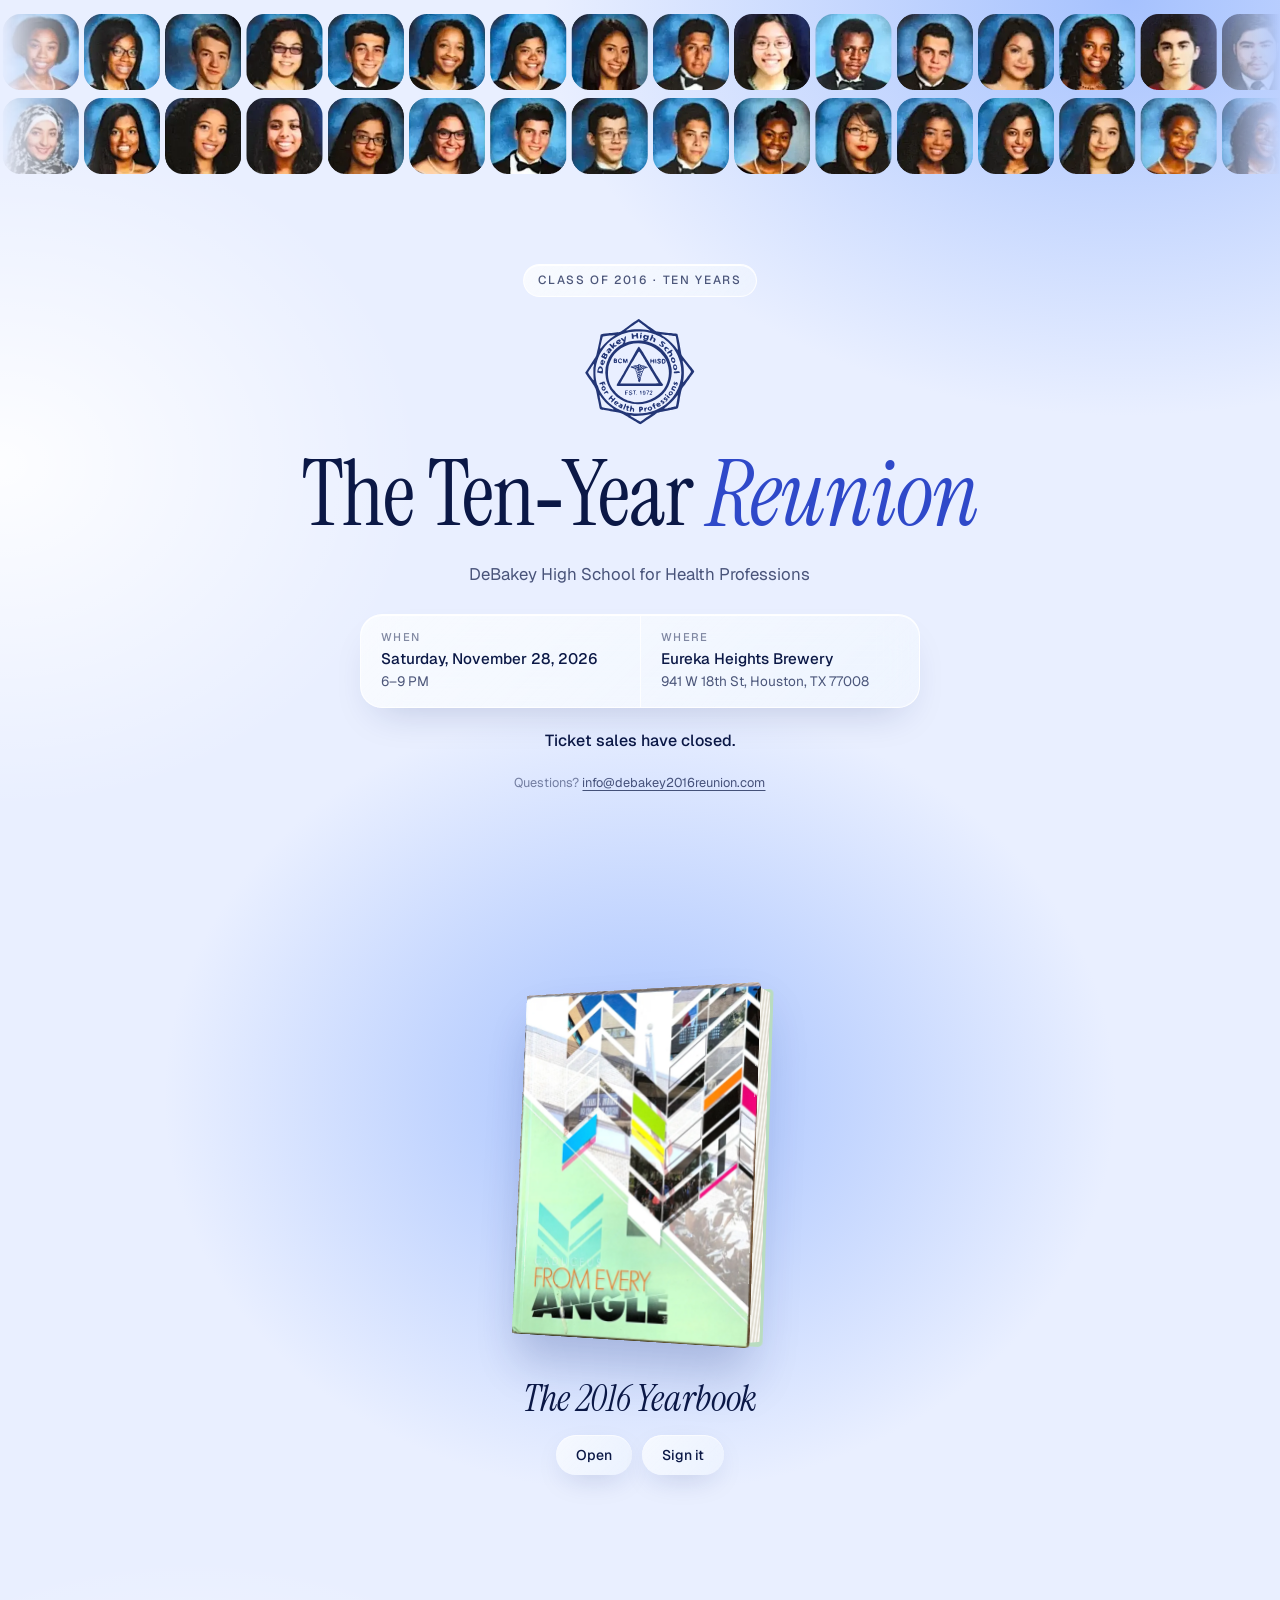
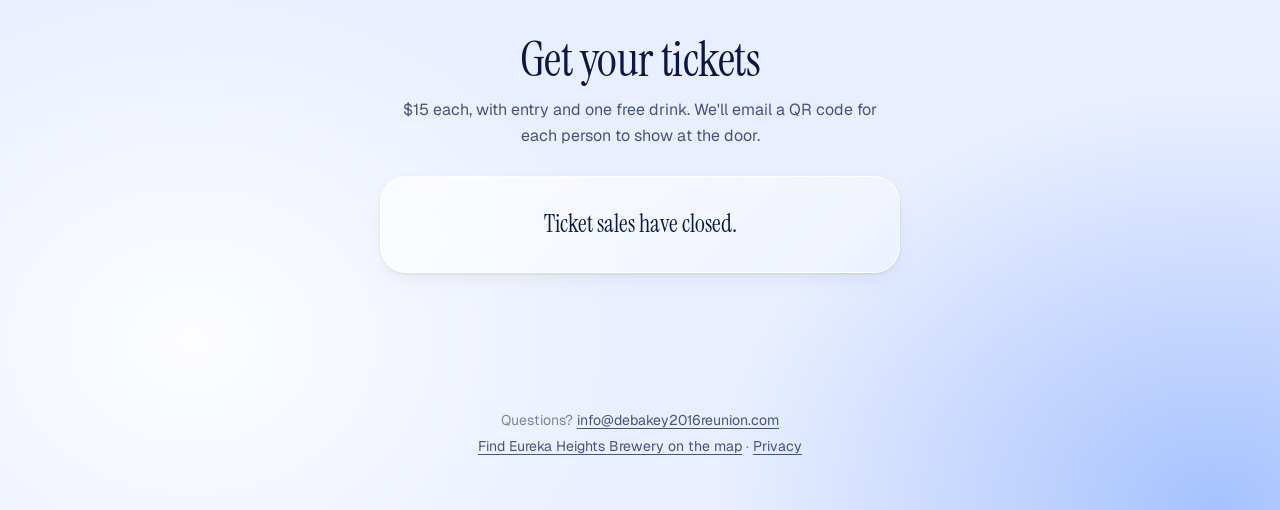
==== site/index.html @ 1ff89269 "Revert "feat: pinch on yearbook opens zoomable page view" This reverts commit 83e7088.  Co-Authored-" ====
<!doctype html>
<!-- THEME: "daylight" or "midnight". This one attribute is the whole switch; there is no visitor-facing toggle. -->
<html lang="en" data-theme="daylight">
<head>
  <meta charset="utf-8">
  <meta name="viewport" content="width=device-width, initial-scale=1">
  <meta name="robots" content="noindex">
  <title>DeBakey Class of 2016 Ten-Year Reunion</title>
  <meta name="description" content="Saturday, November 28, 2026 at Eureka Heights Brewery in Houston. Tickets are $15.">
  <meta property="og:type" content="website">
  <meta property="og:url" content="https://debakey2016reunion.com/">
  <meta property="og:title" content="DeBakey Class of 2016 Ten-Year Reunion">
  <meta property="og:description" content="Saturday, November 28, 2026 at Eureka Heights Brewery in Houston. Tickets are $15.">
  <meta property="og:image" content="https://debakey2016reunion.com/assets/og.png?v=4">
  <meta property="og:image:width" content="1200">
  <meta property="og:image:height" content="630">
  <meta name="twitter:card" content="summary_large_image">
  <link rel="icon" href="assets/favicon.png">
  <link rel="preconnect" href="https://fonts.googleapis.com">
  <link rel="preconnect" href="https://fonts.gstatic.com" crossorigin>
  <link rel="stylesheet" href="https://fonts.googleapis.com/css2?family=Geist:wght@400;500;600&family=Instrument+Serif:ital@0;1&display=swap">
  <link rel="stylesheet" href="styles.css?v=5">
</head>
<body class="home">
  <header id="cover" class="cover">
    <div class="faces" aria-hidden="true">
      <div class="faces-track">
        <img src="assets/faces-1.webp" width="13090" height="144" alt="" decoding="async">
        <img src="assets/faces-1.webp" width="13090" height="144" alt="" decoding="async">
      </div>
      <div class="faces-track">
        <img src="assets/faces-2.webp" width="13090" height="144" alt="" decoding="async">
        <img src="assets/faces-2.webp" width="13090" height="144" alt="" decoding="async">
      </div>
    </div>
    <div class="cover-inner">
      <p class="kicker glass">Class of 2016 &middot; Ten Years</p>
      <img class="seal" src="assets/logo.svg" width="343" height="325" alt="DeBakey High School for Health Professions logo">
      <h1>The Ten&#8209;Year <em>Reunion</em></h1>
      <p class="school">DeBakey High School for Health Professions</p>
      <div class="facts glass">
        <div><small>When</small><b>Saturday, November 28, 2026</b><span>6&ndash;9 PM</span></div>
        <div><small>Where</small><b>Eureka Heights Brewery</b><span>941 W 18th St, Houston, TX 77008</span></div>
      </div>
      <a id="cover-cta" class="button" href="#tickets">Get Tickets &middot; $15</a>
      <p id="cover-closed" class="closed-note" hidden>Ticket sales have closed.</p>
      <p class="cover-contact">Questions? <a href="mailto:info@debakey2016reunion.com">info@debakey2016reunion.com</a></p>
    </div>
  </header>

  <main>
    <section id="yearbook" class="section yearbook" aria-labelledby="yearbook-title">
      <a class="book-link" href="yearbook.html" aria-labelledby="yearbook-title">
        <div class="book"><img src="yearbook/pages/front.webp" width="1044" height="1400" loading="lazy" alt="2016 yearbook cover: From Every Angle"></div>
      </a>
      <h2 id="yearbook-title" class="book-title">The 2016 Yearbook</h2>
      <div class="yearbook-actions">
        <a class="button button-glass glass" href="yearbook.html">Open</a>
        <a class="button button-glass glass" href="yearbook.html#sign">Sign it</a>
      </div>
    </section>

    <section id="guests" class="section guests" aria-labelledby="guests-title" hidden>
      <div class="wrap">
        <p class="eyebrow">The roster</p>
        <h2 id="guests-title">Who's coming</h2>
        <ul id="guest-list" class="roster"></ul>
        <p id="guest-empty" class="muted" hidden>Be the first on the list.</p>
      </div>
    </section>

    <section id="tickets" class="section tickets" aria-labelledby="tickets-title">
      <div class="wrap wrap-narrow">
        <h2 id="tickets-title">Get your tickets</h2>
        <p class="muted">$15 each, with entry and one free drink. We'll email a QR code for each person to show at the door.</p>

        <form id="ticket-form" class="ticket-form glass" novalidate>
          <fieldset>
            <legend>Who's coming with you?</legend>
            <label class="choice"><input type="radio" name="party" value="solo" checked> <span>Just me, $15</span></label>
            <label class="choice"><input type="radio" name="party" value="guest"> <span>Me + guest, $30</span></label>
          </fieldset>

          <label class="field" for="name">Your name
            <input id="name" name="name" type="text" maxlength="80" autocomplete="name" required>
          </label>

          <label class="field" id="guest-field" for="guest-name" hidden>Guest's name <small>(optional)</small>
            <input id="guest-name" name="guest_name" type="text" maxlength="80" autocomplete="off">
          </label>

          <!-- ponytail: guest list paused; remove hidden here and restore loadGuests() in app.js to bring it back --><label class="check" hidden><input id="show-on-list" type="checkbox"> <span>Show my name on the list</span></label>

          <button id="submit" class="button" type="submit">Continue to payment</button>
          <p class="fine">Secure payment by Stripe. You'll enter your email and card on the next page.</p>
          <p id="form-status" class="form-status" role="alert"></p>
        </form>

        <p id="sales-closed" class="sales-closed" hidden>Ticket sales have closed.</p>
        <noscript><p class="form-status">Tickets need JavaScript. Email info@debakey2016reunion.com for help.</p></noscript>
      </div>
    </section>
  </main>

  <footer id="questions" class="questions">
    <p>Questions? <a href="mailto:info@debakey2016reunion.com">info@debakey2016reunion.com</a></p>
    <p><a href="https://www.google.com/maps/search/?api=1&amp;query=Eureka+Heights+Brewery+941+W+18th+St+Houston+TX+77008" target="_blank" rel="noopener">Find Eureka Heights Brewery on the map</a> &middot; <a href="privacy">Privacy</a></p>
  </footer>

  <script src="config.js"></script>
  <script src="app.js?v=2"></script>
</body>
</html>
---- site/styles.css ----
/* Tokens follow shadcn/ui's neutral theme, with the school navy as primary. */
:root {
  --navy: #12266b;
  --navy-deep: #0b1846;
  --royal: #2f49c9;
  --pale: #c9d4ff;
  --sky: #a2bffe;
  --background: #fff;
  --surface: #fafafa;
  --foreground: #09090b;
  --muted: #71717a;
  --border: #e4e4e7;
  --input: #d4d4d8;
  --ring: rgb(18 38 107 / 22%);
  --white: #fff;
  --danger: #dc2626;
  --radius: 10px;
  --sans: "Geist", ui-sans-serif, system-ui, -apple-system, "Segoe UI", sans-serif;
  --shadow-sm: 0 1px 2px rgb(0 0 0 / 5%);
  --shadow: 0 1px 3px rgb(0 0 0 / 8%), 0 8px 24px -6px rgb(0 0 0 / 8%);
  color-scheme: light;
}

* { box-sizing: border-box; }

html { scroll-behavior: smooth; }

body {
  margin: 0;
  background: var(--background);
  color: var(--foreground);
  font-family: var(--sans);
  font-size: 16px;
  line-height: 1.6;
  -webkit-font-smoothing: antialiased;
}

h1, h2, h3 { font-weight: 600; letter-spacing: -.025em; line-height: 1.15; margin: 0; }
h2 { font-size: clamp(1.6rem, 4.5vw, 2.1rem); }
a { color: inherit; text-underline-offset: 3px; }
img { max-width: 100%; height: auto; }
[hidden] { display: none !important; }

:focus-visible { outline: 2px solid var(--navy); outline-offset: 2px; }

/* Cover */
.cover {
  background:
    radial-gradient(ellipse 80% 60% at 50% 0%, rgb(255 255 255 / 40%), transparent 70%),
    var(--sky);
  color: var(--navy-deep);
}

.cover-inner {
  min-height: 100svh;
  display: flex;
  flex-direction: column;
  align-items: center;
  justify-content: center;
  gap: clamp(10px, 2svh, 20px);
  margin: 0 auto;
  max-width: 720px;
  padding: 32px 16px;
  text-align: center;
}

.cover p { margin: 0; }

.kicker {
  border: 1px solid rgb(11 24 70 / 15%);
  border-radius: 999px;
  background: rgb(255 255 255 / 35%);
  color: var(--navy);
  font-size: .78rem;
  font-weight: 500;
  padding: 4px 12px;
}

.seal {
  width: clamp(96px, 24svh, 200px);
  height: auto;
}

.cover h1 { font-size: clamp(2.1rem, min(9vw, 7svh), 4rem); letter-spacing: -.04em; }
.school { color: var(--navy); font-size: clamp(.9rem, 2.4vw, 1.05rem); }
.facts {
  display: grid;
  gap: 2px;
  color: rgb(11 24 70 / 88%);
  font-size: clamp(.9rem, 2.4vw, 1rem);
}
.facts br { display: none; }
.closed-note { font-weight: 600; }
.cover-contact { color: rgb(11 24 70 / 75%); font-size: .82rem; }
.cover-contact a { color: var(--navy-deep); white-space: nowrap; }
.cover .button { margin-top: 6px; }

/* Buttons */
.button {
  display: inline-flex;
  align-items: center;
  justify-content: center;
  border: 1px solid transparent;
  border-radius: 8px;
  background: var(--navy);
  box-shadow: var(--shadow-sm);
  color: var(--white);
  cursor: pointer;
  font: 500 .95rem/1 var(--sans);
  height: 44px;
  padding: 0 22px;
  text-decoration: none;
  transition: background-color .15s, box-shadow .15s;
}
.button:hover { background: #1b3389; }
.button:disabled { cursor: wait; opacity: .6; }
.button-light { background: var(--white); color: var(--navy); }
.button-light:hover { background: #eef1fb; }

/* Sections */
.section { padding: clamp(56px, 9vw, 96px) 16px; }
.wrap { max-width: 960px; margin: 0 auto; }
.wrap-narrow { max-width: 520px; }
.eyebrow {
  color: var(--royal);
  font-size: .82rem;
  font-weight: 500;
  margin: 0 0 6px;
}
.muted { color: var(--muted); }
.section > .wrap > .muted { margin: 10px 0 0; }

/* Who's coming */
.guests { border-top: 1px solid var(--border); }
.roster {
  columns: 3 200px;
  column-gap: 32px;
  list-style: none;
  margin: 24px 0 0;
  padding: 0;
}
.roster li {
  border-bottom: 1px solid var(--border);
  break-inside: avoid;
  font-size: .95rem;
  overflow-wrap: anywhere;
  padding: 10px 0;
}

/* Tickets */
.tickets { background: var(--surface); border-top: 1px solid var(--border); }
.ticket-form {
  background: var(--background);
  border: 1px solid var(--border);
  border-radius: 14px;
  box-shadow: var(--shadow);
  display: grid;
  gap: 20px;
  margin-top: 28px;
  padding: clamp(20px, 5vw, 28px);
}
fieldset { border: 0; display: grid; gap: 8px; margin: 0; padding: 0; }
legend { font-size: .9rem; font-weight: 500; margin-bottom: 8px; padding: 0; }
.choice {
  align-items: center;
  border: 1px solid var(--border);
  border-radius: 8px;
  cursor: pointer;
  display: flex;
  font-size: .95rem;
  gap: 10px;
  padding: 12px 14px;
  transition: border-color .15s, box-shadow .15s;
}
.choice:hover { border-color: var(--input); }
.choice:has(input:checked) { border-color: var(--navy); box-shadow: 0 0 0 3px var(--ring); }
.choice input, .check input { accent-color: var(--navy); margin: 0; }
.field { display: grid; font-size: .9rem; font-weight: 500; gap: 8px; }
.field small { color: var(--muted); font-size: .85rem; font-weight: 400; }
.field input {
  background: var(--background);
  border: 1px solid var(--input);
  border-radius: 8px;
  box-shadow: var(--shadow-sm);
  color: var(--foreground);
  font: 400 1rem var(--sans);
  height: 44px;
  padding: 0 12px;
  transition: border-color .15s, box-shadow .15s;
  width: 100%;
}
.field input:focus { border-color: var(--navy); box-shadow: 0 0 0 3px var(--ring); outline: none; }
.check { align-items: center; cursor: pointer; display: flex; font-size: .95rem; gap: 10px; }
.check input { height: 16px; width: 16px; }
.ticket-form .button { width: 100%; }
.fine { color: var(--muted); font-size: .8rem; margin: -10px 0 0; text-align: center; }
.form-status { color: var(--danger); font-size: .9rem; margin: 0; }
.form-status:empty { display: none; }
.sales-closed {
  background: var(--background);
  border: 1px solid var(--border);
  border-radius: 14px;
  box-shadow: var(--shadow);
  font-size: 1.05rem;
  font-weight: 600;
  margin-top: 28px;
  padding: 28px;
  text-align: center;
}

/* Questions */
.questions {
  border-top: 1px solid var(--border);
  color: var(--muted);
  font-size: .92rem;
  padding: 48px 16px 56px;
  text-align: center;
}
.questions h2 { color: var(--foreground); font-size: 1.15rem; margin-bottom: 12px; }
.questions p { margin: 4px 0; }
.questions a { color: var(--foreground); }

/* Thank-you and ticket pages */
.page-center {
  align-items: center;
  background: var(--surface);
  display: flex;
  justify-content: center;
  min-height: 100svh;
  padding: 16px;
}
.panel {
  background: var(--background);
  border: 1px solid var(--border);
  border-radius: 14px;
  box-shadow: var(--shadow);
  max-width: 440px;
  padding: clamp(24px, 6vw, 36px);
  text-align: center;
  width: 100%;
}
.panel h1 { font-size: clamp(1.5rem, 6vw, 1.85rem); overflow-wrap: anywhere; }
.panel p { margin: 12px 0; }
.panel .button { margin-top: 8px; }
.seal-small { display: block; height: auto; margin: 0 auto 18px; width: 88px; }
.event-line { background: var(--surface); border: 1px solid var(--border); border-radius: 8px; font-size: .92rem; font-weight: 500; padding: 12px; }
.qr { border: 1px solid var(--border); border-radius: 10px; display: block; height: auto; margin: 16px auto; max-width: 100%; }

/* Privacy */
.prose h1 { font-size: clamp(1.8rem, 6vw, 2.2rem); margin-bottom: 18px; }
.prose h2 { font-size: 1.1rem; margin-top: 32px; }
.prose p { color: #3f3f46; margin: 10px 0; }

/* Door check-in */
.door { background: var(--surface); min-height: 100svh; }
.door-panel { display: grid; gap: 18px; margin: 32px auto; text-align: left; width: calc(100% - 32px); }
.door-panel .form-status { margin: 0; }
.door-desk { margin: 0 auto; max-width: 560px; padding: 16px; }
.door-desk h1 { font-size: 1.4rem; margin-bottom: 12px; }
.reader { background: var(--background); border: 1px solid var(--border); border-radius: var(--radius); overflow: hidden; }
.door-search { align-items: end; display: grid; gap: 10px; grid-template-columns: 1fr auto; margin-top: 16px; }
.matches { list-style: none; margin: 16px 0 0; padding: 0; }
.matches li {
  align-items: center;
  background: var(--background);
  border: 1px solid var(--border);
  border-radius: 8px;
  display: flex;
  gap: 12px;
  justify-content: space-between;
  margin-bottom: 8px;
  overflow-wrap: anywhere;
  padding: 10px 12px;
}
.matches small { color: var(--muted); text-align: right; }
.matches .button { flex: none; font-size: .88rem; height: 36px; padding: 0 14px; }
.result {
  align-items: center;
  color: var(--white);
  display: flex;
  flex-direction: column;
  gap: 16px;
  inset: 0;
  justify-content: center;
  overflow-wrap: anywhere;
  padding: 24px;
  position: fixed;
  text-align: center;
  z-index: 10;
}
.result[data-state="good"] { background: #15803d; }
.result[data-state="bad"] { background: #b91c1c; }
.result p { margin: 0; }
.result-title { font-size: clamp(2rem, 10vw, 3.5rem); font-weight: 700; letter-spacing: -.03em; line-height: 1.15; }
.result-label { font-size: clamp(1.2rem, 6vw, 2rem); }

@media (prefers-reduced-motion: reduce) {
  html { scroll-behavior: auto; }
  .button, .choice, .field input { transition: none; }
}

/* Yearbook viewer and signer: always dark, ignores data-theme */
.yearbook-page {
  --ink: #f2f3f7;
  --ink-2: rgb(242 243 247 / 62%);
  --base: #0b0c11;
  --glass-a: rgb(255 255 255 / 14%);
  --glass-b: rgb(255 255 255 / 5%);
  --glass-edge: rgb(255 255 255 / 16%);
  --glass-hi: rgb(255 255 255 / 28%);
  --glass-shadow: rgb(0 0 0 / 70%);
  --glass-solid: #2a2d38;
  --hover: rgb(255 255 255 / 12%);
  --sheet-shadow: 0 30px 80px rgb(0 0 0 / 60%);
  --solid: #f2f3f7;
  --solid-ink: #0b0c11;
  --navy: #12266b;
  --royal: #2f49c9;
  --sans: "Geist", ui-sans-serif, system-ui, -apple-system, "Segoe UI", sans-serif;
  --stage: radial-gradient(120% 85% at 50% 38%, #262a36 0, #12141b 52%, #050609 100%);
  color-scheme: dark;
  background: var(--base) var(--stage) fixed; color: var(--ink); min-height: 100dvh;
}
.yearbook-page [hidden] { display: none !important; }
.yearbook-page :focus-visible { outline: 2px solid #5b7fe8; outline-offset: 2px; }
.yearbook-page .sr-only { clip-path: inset(50%); height: 1px; overflow: hidden; position: absolute; white-space: nowrap; width: 1px; }
/* glass on a dark neutral stage */
.yearbook-page .glass {
  background: linear-gradient(135deg, var(--glass-a), var(--glass-b));
  border: 1px solid var(--glass-edge);
  box-shadow: inset 0 1px 0 var(--glass-hi), 0 12px 32px -12px var(--glass-shadow);
  -webkit-backdrop-filter: blur(18px) saturate(160%);
  backdrop-filter: blur(18px) saturate(160%);
}
@supports not ((backdrop-filter: blur(1px)) or (-webkit-backdrop-filter: blur(1px))) { .yearbook-page .glass { background: var(--glass-solid); } }

.yearbook-page .icon-button, .yearbook-page .pill-button {
  align-items: center; background: none; border: 0; border-radius: 999px; color: var(--ink); cursor: pointer;
  display: inline-flex; font: 500 .88rem/1 var(--sans); gap: 8px; height: 44px; justify-content: center; text-decoration: none;
  transition: background-color .2s, transform .2s;
}
.yearbook-page .icon-button { width: 44px; }
.yearbook-page .pill-button { padding: 0 16px; }
.yearbook-page .icon-button:hover, .yearbook-page .pill-button:hover { background: var(--hover); }
.yearbook-page .icon-button:active, .yearbook-page .pill-button:active { transform: scale(.94); }
.yearbook-page .icon-button svg, .yearbook-page .pill-button svg { fill: none; height: 18px; stroke: currentColor; stroke-linecap: round; stroke-linejoin: round; stroke-width: 1.8; width: 18px; }

/* stage */
.yb-back { left: 14px; position: fixed; top: 14px; z-index: 5; }
.yb-main { display: grid; min-height: 100dvh; padding: 16px 16px 92px; place-items: center; }
/* Two pages are 1.5x as wide as tall: fit the open book in the height left above the dock. Clip the flip animation. */
.yb-book-wrap { max-width: min(1400px, calc((100dvh - 124px) * 1.5)); overflow: hidden; width: 100%; }
.yb-book .page { background: #fff; overflow: hidden; }
.yb-book .page > img { display: block; height: 100%; object-fit: cover; width: 100%; }

/* dock */
.yb-controls { align-items: center; border-radius: 999px; bottom: max(16px, env(safe-area-inset-bottom)); display: flex; gap: 2px; left: 50%; padding: 5px; position: fixed; transform: translateX(-50%); z-index: 5; }
.yb-indicator { font-size: .82rem; font-variant-numeric: tabular-nums; min-width: 6.5em; text-align: center; white-space: nowrap; }
.yb-chapter { color: var(--ink); }
.yb-pages { color: var(--ink-2); }
.yearbook-page .yb-label { gap: 6px; padding: 0 12px; }
.yearbook-page .yb-label[aria-expanded="true"] { background: var(--glass-a); }
.yearbook-page .yb-sep { background: color-mix(in srgb, var(--ink) 18%, transparent); height: 22px; margin: 0 6px; width: 1px; }

/* contents menu: a popover above the dock; a bottom sheet on phones */
.yb-contents {
  background: rgb(34 37 48 / 96%); border: 1px solid var(--glass-edge); border-radius: 20px; box-shadow: var(--sheet-shadow);
  box-sizing: border-box; color: var(--ink); font-family: var(--sans); inset: auto 0 calc(max(16px, env(safe-area-inset-bottom)) + 66px);
  margin: 0 auto; max-height: calc(100dvh - 110px); overflow: auto; padding: 16px; position: fixed; width: min(380px, calc(100vw - 32px));
  -webkit-backdrop-filter: blur(18px); backdrop-filter: blur(18px);
}
.yb-contents-head { display: none; }
.yb-goto { align-items: center; display: flex; gap: 8px; }
.yb-goto label { color: var(--ink-2); flex: 1; font-size: .88rem; }
.yb-goto input { background: rgb(0 0 0 / 30%); border: 1px solid var(--glass-hi); border-radius: 10px; box-sizing: border-box; color: var(--ink); font: 500 1rem var(--sans); height: 44px; text-align: center; width: 84px; }
.yearbook-page .yb-goto .pill-button { background: var(--solid); color: var(--solid-ink); font-weight: 600; }
.yb-chapters { border-top: 1px solid rgb(255 255 255 / 10%); display: grid; gap: 2px; list-style: none; margin: 12px 0 0; padding: 12px 0 0; }
.yb-chapters button {
  align-items: center; background: none; border: 0; border-radius: 10px; color: var(--ink); cursor: pointer; display: flex;
  font: 500 .9rem var(--sans); gap: 12px; min-height: 48px; padding: 4px 8px; text-align: left; width: 100%;
}
.yb-chapters button:hover { background: var(--hover); }
.yb-chapters button[aria-current] { background: var(--glass-a); }
.yb-chapters img { border-radius: 4px; flex: none; height: 40px; object-fit: cover; width: 30px; }
.yb-chapters span { flex: 1; }
.yb-chapters small { color: var(--ink-2); font-size: .82rem; font-variant-numeric: tabular-nums; }
@media (max-width: 560px) {
  .yearbook-page .yb-wide-only, .yb-chapter { display: none; }
  .yb-contents { border-radius: 24px 24px 0 0; border-width: 1px 0 0; bottom: 0; max-height: 85dvh; padding: 8px 16px max(24px, env(safe-area-inset-bottom)); width: 100%; }
  .yb-contents-head { align-items: center; display: flex; justify-content: space-between; margin-bottom: 8px; }
  .yb-contents-head h2 { font-size: 1.2rem; font-weight: 600; margin: 0; }
}

/* signing pages + signer (structure unchanged; only the chrome goes dark) */
.yb-book .page-paper { background: #fffdf6; cursor: zoom-in; }
.sheet-mini { height: 1400px; left: 0; pointer-events: none; position: absolute; top: 0; transform-origin: 0 0; width: 2100px; }
.sheet-title { height: 84px; left: 525px; pointer-events: none; position: absolute; top: 60px; transform: translateX(-50%); } /* centred on the left half (1050 units) */
.signature { color: var(--navy); font-family: "Caveat", cursive; line-height: 1.15; max-width: 600px; overflow-wrap: anywhere; position: absolute; white-space: pre-wrap; }
.signer { background: var(--base) var(--stage); display: flex; flex-direction: column; inset: 0; position: fixed; z-index: 20; }
.signer-bar { align-items: center; display: flex; gap: 8px; justify-content: space-between; padding: 12px 14px; }
.yearbook-page .signer-bar .glass { border-radius: 999px; }
.signer-hint { color: var(--ink-2); font-size: .85rem; margin: 0; text-align: center; }
.signer-tools { border-radius: 999px; bottom: max(16px, env(safe-area-inset-bottom)); display: flex; gap: 2px; left: 50%; padding: 5px; position: absolute; transform: translateX(-50%); }
/* Cancel/Post float over the cream sheet, so they need navy ink. */
.yearbook-page .signer-tools .pill-button { color: var(--navy); }
.yearbook-page .signer-tools .pill-solid { font-weight: 600; }
.signer-viewport { cursor: crosshair; flex: 1; min-height: 0; overflow: hidden; position: relative; touch-action: none; }
.sheet { background: #fffdf6 linear-gradient(90deg, transparent 1046px, rgb(0 0 0 / 6%) 1050px, transparent 1054px); box-shadow: var(--sheet-shadow); height: 1400px; left: 0; position: absolute; top: 0; width: 2100px; }
.write-box { background: rgb(255 255 255 / 70%); border: 2px dashed var(--royal); border-radius: 6px; color: var(--navy); font-family: "Caveat", cursive; line-height: 1.15; overflow: hidden; padding: 0; position: absolute; resize: none; width: 600px; }
.write-box:focus { outline: none; }
.signer-status { border-radius: 999px; bottom: 76px; font-size: .88rem; left: 50%; margin: 0; padding: 8px 16px; position: absolute; transform: translateX(-50%); white-space: nowrap; }
@media (max-width: 560px) { .signer-hint { display: none; } }
@media (prefers-reduced-motion: reduce) { * { transition: none !important; } }

/* ===== Main page redesign: everything below is scoped to body.home ===== */

/* ---------- tokens: "midnight" ---------- */
body.home {
  --bg: #050a1c;
  --bg-glow-1: rgb(47 73 201 / 55%);
  --bg-glow-2: rgb(162 191 254 / 28%);
  --ink: #f5f7ff;
  --ink-2: rgb(245 247 255 / 70%);
  --ink-3: rgb(245 247 255 / 48%);
  --accent: #a2bffe;
  --glass-a: rgb(255 255 255 / 15%);
  --glass-b: rgb(255 255 255 / 4%);
  --glass-edge: rgb(255 255 255 / 22%);
  --glass-hi: rgb(255 255 255 / 45%);
  --glass-shadow: rgb(0 3 18 / 55%);
  --glass-solid: #17224d;            /* fallback when backdrop-filter is unsupported */
  --field: rgb(255 255 255 / 7%);
  --field-edge: rgb(255 255 255 / 20%);
  --cta: #f5f7ff;
  --cta-ink: #0b1846;
  --seal-filter: brightness(0) invert(1);
  --danger-ink: #ff9a9a;
  --serif: "Instrument Serif", "Iowan Old Style", Georgia, serif;
  --sans: "Geist", ui-sans-serif, system-ui, -apple-system, "Segoe UI", sans-serif;
  --ease: cubic-bezier(.2, .8, .2, 1);
  color-scheme: dark;
}
/* ---------- "daylight": same layout, light sky palette ---------- */
:root[data-theme="daylight"] body.home {
  --bg: #e9efff;
  --bg-glow-1: rgb(162 191 254 / 95%);
  --bg-glow-2: rgb(255 255 255 / 90%);
  --ink: #0b1846;
  --ink-2: rgb(11 24 70 / 72%);
  --ink-3: rgb(11 24 70 / 50%);
  --accent: #2f49c9;
  --glass-a: rgb(255 255 255 / 72%);
  --glass-b: rgb(255 255 255 / 34%);
  --glass-edge: rgb(255 255 255 / 85%);
  --glass-hi: rgb(255 255 255 / 95%);
  --glass-shadow: rgb(18 38 107 / 22%);
  --glass-solid: #f6f8ff;
  --field: rgb(255 255 255 / 60%);
  --field-edge: rgb(11 24 70 / 16%);
  --cta: #12266b;
  --cta-ink: #fff;
  --seal-filter: none;
  --danger-ink: #b91c1c;
  color-scheme: light;
}

.home, .home * { box-sizing: border-box; }
html:has(body.home) { scroll-behavior: smooth; }
body.home {
  margin: 0;
  background: var(--bg);
  color: var(--ink);
  font: 400 16px/1.6 var(--sans);
  -webkit-font-smoothing: antialiased;
}
/* Soft colour field behind everything: gives the glass something to refract. Gradients only, no blur filter. */
body.home { position: relative; }
body.home::before {
  content: "";
  position: absolute;                /* scrolls with the page: no fixed-background repaints on phones */
  inset: 0;
  z-index: -1;
  background:
    radial-gradient(70vmax 50vmax at 88% 0, var(--bg-glow-1), transparent 65%),
    radial-gradient(55vmax 45vmax at 0 22%, var(--bg-glow-2), transparent 60%),
    radial-gradient(60vmax 50vmax at 50% 52%, var(--bg-glow-1), transparent 62%),
    radial-gradient(60vmax 50vmax at 15% 92%, var(--bg-glow-2), transparent 60%),
    radial-gradient(60vmax 50vmax at 95% 100%, var(--bg-glow-1), transparent 65%);
}
.home h1, .home h2 { font-family: var(--serif); font-weight: 400; letter-spacing: -.01em; line-height: 1.05; margin: 0; }
.home a { color: inherit; text-underline-offset: 3px; }
.home img { max-width: 100%; height: auto; }
.home [hidden] { display: none !important; }
.home :focus-visible { outline: 2px solid var(--accent); outline-offset: 3px; }

/* ---------- liquid glass ---------- */
.home .glass {
  position: relative;
  background: linear-gradient(135deg, var(--glass-a), var(--glass-b));
  border: 1px solid var(--glass-edge);
  box-shadow:
    inset 0 1px 0 var(--glass-hi),             /* top specular edge */
    inset 0 -1px 0 rgb(255 255 255 / 6%),      /* faint bottom rim */
    0 18px 40px -18px var(--glass-shadow);
  -webkit-backdrop-filter: blur(18px) saturate(170%);
  backdrop-filter: blur(18px) saturate(170%);
}
@supports not ((backdrop-filter: blur(1px)) or (-webkit-backdrop-filter: blur(1px))) {
  .home .glass { background: var(--glass-solid); }
}

/* ---------- faces marquee ---------- */
.home .faces {
  --tile: clamp(52px, 6.2vw, 76px);
  display: grid;
  gap: 8px;
  overflow: hidden;
  padding: 14px 0 0;
  -webkit-mask-image: linear-gradient(90deg, transparent, #000 8%, #000 92%, transparent);
  mask-image: linear-gradient(90deg, transparent, #000 8%, #000 92%, transparent);
}
.home .faces-track { display: flex; width: max-content; animation: faces 240s linear infinite; }
.home .faces-track:nth-child(2) { animation-direction: reverse; animation-duration: 280s; }
.home .faces-track img { display: block; height: var(--tile); width: auto; max-width: none; }
.home .faces:hover .faces-track { animation-play-state: paused; }
@keyframes faces { to { transform: translateX(-50%); } }
@media (prefers-reduced-motion: reduce) {
  html:has(body.home) { scroll-behavior: auto; }
  .home .faces { overflow-x: auto; scrollbar-width: none; }
  .home .faces-track { animation: none; }
  .home, .home * { transition: none !important; }
}
@media (max-height: 700px) and (max-width: 560px) { .home .faces-track:nth-child(2) { display: none; } }

/* ---------- cover ---------- */
.home .cover { display: flex; flex-direction: column; min-height: 100svh; text-align: center; }
.home .cover-inner {
  flex: 1;
  display: flex;
  flex-direction: column;
  align-items: center;
  justify-content: center;
  gap: clamp(10px, 2.2svh, 22px);
  margin: 0 auto;
  max-width: 760px;
  padding: 20px 16px 36px;
}
.home .cover p { margin: 0; }
.home .kicker { border-radius: 999px; color: var(--ink-2); font-size: .74rem; font-weight: 500; letter-spacing: .14em; padding: 6px 14px; text-transform: uppercase; }
.home .seal { width: clamp(64px, 13svh, 120px); height: auto; filter: var(--seal-filter); opacity: .92; }
.home .cover h1 { font-size: clamp(2.7rem, min(11vw, 10svh), 5.6rem); }
.home .cover h1 em { color: var(--accent); }
.home .school { color: var(--ink-2); font-size: clamp(.9rem, 2.4vw, 1.05rem); }
.home .facts { border-radius: 22px; display: grid; grid-template-columns: 1fr 1fr; font-size: .95rem; margin-top: 6px; overflow: hidden; text-align: left; width: min(100%, 560px); }
.home .facts > div { padding: 14px 20px; }
.home .facts > div + div { border-left: 1px solid var(--glass-edge); }
.home .facts small { color: var(--ink-3); display: block; font-size: .7rem; font-weight: 500; letter-spacing: .12em; text-transform: uppercase; }
.home .facts b { font-weight: 500; }
.home .facts span { color: var(--ink-2); display: block; font-size: .85rem; }
.home .cover-contact { color: var(--ink-3); font-size: .8rem; }
.home .cover-contact a { color: var(--ink-2); white-space: nowrap; }

/* ---------- buttons ---------- */
.home .button {
  display: inline-flex; align-items: center; justify-content: center; gap: 8px;
  border: 0; border-radius: 999px;
  background: var(--cta); color: var(--cta-ink);
  cursor: pointer;
  font: 500 .95rem/1 var(--sans);
  height: 48px; padding: 0 26px;
  text-decoration: none;
  box-shadow: inset 0 1px 0 rgb(255 255 255 / 60%), 0 10px 30px -10px var(--glass-shadow);
  transition: transform .25s var(--ease), box-shadow .25s var(--ease);
}
.home .button:hover { transform: translateY(-1px) scale(1.015); }
.home .button:active { transform: scale(.98); }
.home .button-glass { background: linear-gradient(135deg, var(--glass-a), var(--glass-b)); color: var(--ink); height: 40px; padding: 0 20px; font-size: .88rem; }

/* ---------- sections ---------- */
.home .section { padding: clamp(44px, 7vw, 80px) 16px; }
.home .wrap { max-width: 960px; margin: 0 auto; }
.home .wrap-narrow { max-width: 520px; }
.home h2 { font-size: clamp(2rem, 6vw, 3rem); }
.home .muted { color: var(--ink-2); }

/* ---------- yearbook entry: the book is the invitation ---------- */
.home .yearbook { text-align: center; }
.home .book-link { display: inline-block; perspective: 1400px; text-decoration: none; padding: 10px 40px 0; }
.home .book {
  --w: clamp(190px, 44vw, 260px);
  --t: 34px;                                   /* thickness */
  position: relative;
  width: var(--w);
  aspect-ratio: 1044 / 1400;
  transform-style: preserve-3d;
  transform: rotateY(-26deg) rotateX(5deg);
  transition: transform .7s var(--ease);
}
.home .book img { border-radius: 2px 5px 5px 2px; display: block; height: 100%; object-fit: cover; transform: translateZ(calc(var(--t) / 2)); width: 100%;
  box-shadow: inset 4px 0 6px -2px rgb(0 0 0 / 35%); }
.home .book::before {                                 /* page block on the fore-edge */
  content: ""; position: absolute; left: 0; top: 1.2%; height: 97.6%; width: var(--t);
  transform: translateX(calc(var(--w) - var(--t) / 2 - 3px)) rotateY(90deg);
  background: repeating-linear-gradient(90deg, #fbfaf6 0 1px, #dcd8cc 1px 2px);
}
.home .book::after {                                  /* back board + floor shadow */
  content: ""; position: absolute; inset: 0; border-radius: 2px 5px 5px 2px;
  transform: translateZ(calc(var(--t) / -2));
  background: #b9dcc0;
  box-shadow: -14px 26px 50px 0 var(--glass-shadow);
}
.home .book-link:hover .book, .home .book-link:focus-visible .book { transform: rotateY(-10deg) rotateX(2deg) translateY(-6px); }
.home .book-title { display: block; font-family: var(--serif); font-size: clamp(1.7rem, 5vw, 2.3rem); font-style: italic; margin-top: 34px; }
.home .yearbook-actions { display: flex; gap: 10px; justify-content: center; margin-top: 16px; }

/* ---------- tickets ---------- */
.home .tickets .wrap { text-align: center; }
.home .tickets .muted { margin: 12px auto 0; max-width: 30em; }
.home .ticket-form { border-radius: 26px; display: grid; gap: 18px; margin-top: 30px; padding: clamp(20px, 5vw, 30px); text-align: left; }
.home fieldset { border: 0; display: grid; gap: 8px; grid-template-columns: 1fr 1fr; margin: 0; padding: 0; }
.home legend { font-size: .9rem; font-weight: 500; margin-bottom: 10px; padding: 0; }
.home .choice { align-items: center; background: var(--field); border: 1px solid var(--field-edge); border-radius: 14px; cursor: pointer; display: flex; font-size: .95rem; gap: 10px; padding: 13px 14px; transition: border-color .2s, background-color .2s; }
.home .choice:has(input:checked) { background: color-mix(in srgb, var(--accent) 18%, transparent); border-color: var(--accent); }
.home .choice input { accent-color: var(--accent); margin: 0; }
.home .field { display: grid; font-size: .9rem; font-weight: 500; gap: 8px; }
.home .field input { background: var(--field); border: 1px solid var(--field-edge); border-radius: 14px; color: var(--ink); font: 400 1rem var(--sans); height: 48px; padding: 0 14px; width: 100%; }
.home .field input:focus { border-color: var(--accent); outline: none; box-shadow: 0 0 0 3px color-mix(in srgb, var(--accent) 30%, transparent); }
.home .ticket-form .button { width: 100%; }
.home .fine { color: var(--ink-3); font-size: .8rem; margin: -6px 0 0; text-align: center; }

/* ---------- footer ---------- */
.home .questions { color: var(--ink-3); font-size: .88rem; padding: 28px 16px 48px; text-align: center; }
.home .questions p { margin: 4px 0; }
.home .questions a { color: var(--ink-2); }

@media (max-width: 560px) {
  .home .facts { grid-template-columns: 1fr; text-align: center; }
  .home .facts > div { padding: 10px 16px; }
  .home .facts > div + div { border-left: 0; border-top: 1px solid var(--glass-edge); }
  .home fieldset { grid-template-columns: 1fr; }
}

/* ---------- compatibility with shared rules and the ticket flow ---------- */
.home .cover { background: none; color: inherit; }
.home .cover-inner { min-height: 0; }
.home .cover .button { margin-top: 0; }
.home .button:hover { background: var(--cta); }
.home .button-glass:hover { background: linear-gradient(135deg, var(--glass-a), var(--glass-b)); }
.home .facts { gap: 0; color: inherit; font-size: .95rem; }
.home .closed-note { color: var(--ink); font-weight: 500; }
.home .yearbook, .home .tickets { background: none; border-top: 0; }
.home .section > .wrap > .muted { margin: 12px auto 0; }
.home .form-status { color: var(--danger-ink); }
.home .sales-closed { background: linear-gradient(135deg, var(--glass-a), var(--glass-b)); border: 1px solid var(--glass-edge); border-radius: 26px; color: var(--ink); font-family: var(--serif); font-size: 1.5rem; font-weight: 400; }
.home .field small { color: var(--ink-3); }
.home .check input { accent-color: var(--accent); }
.home .questions { border-top: 0; color: var(--ink-3); }
.home .eyebrow { color: var(--accent); }
.home .choice:hover { border-color: var(--accent); }
.home .field input { box-shadow: none; }
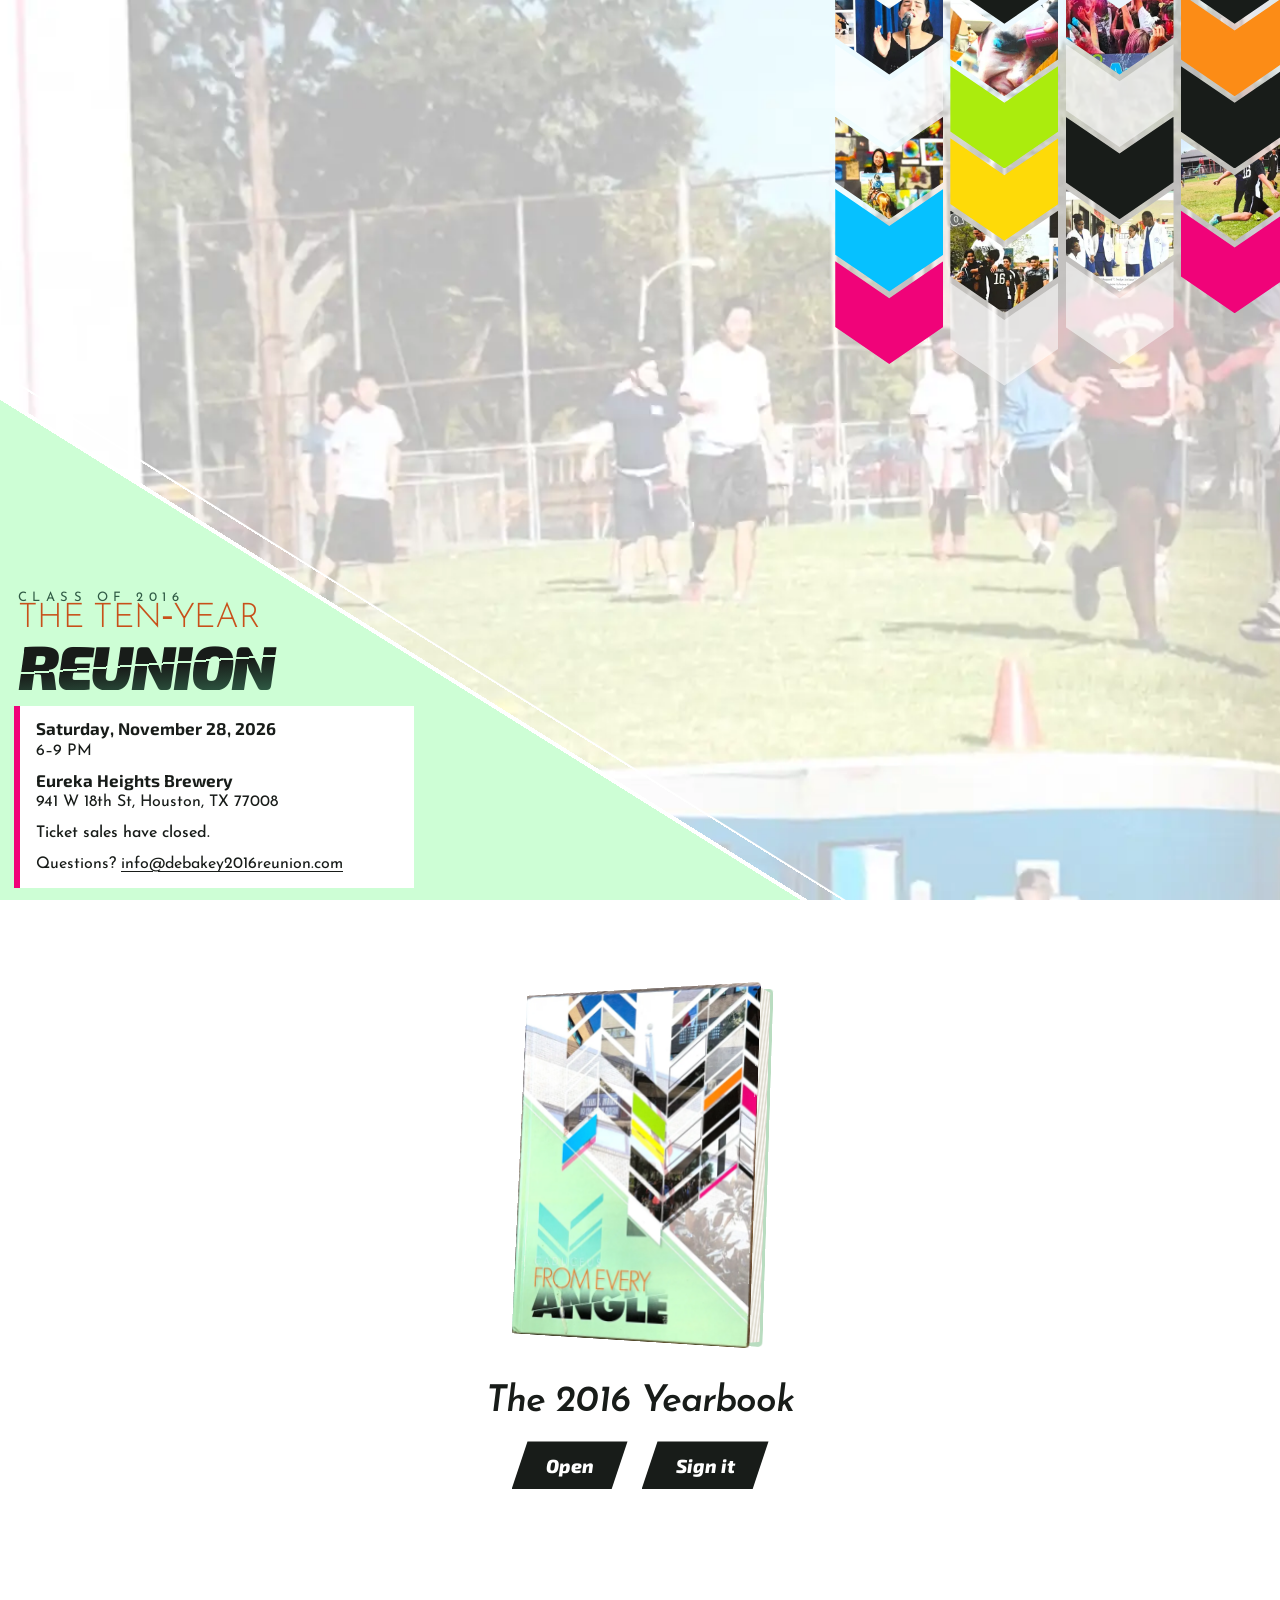
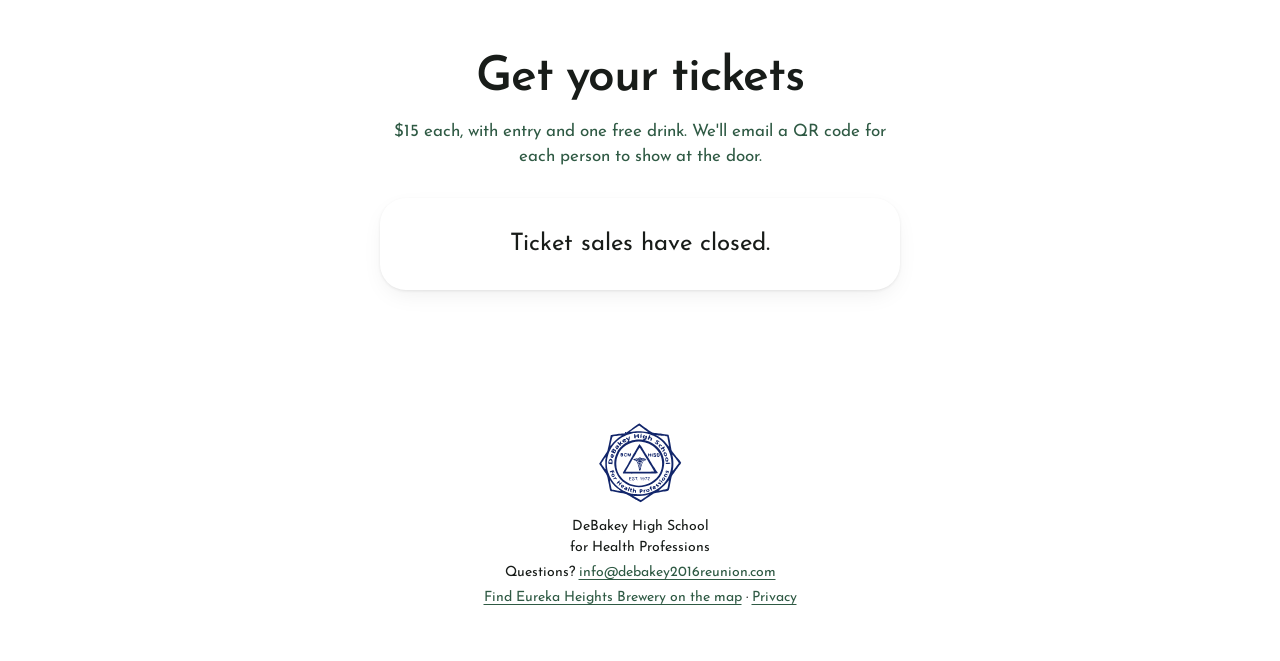
==== commit ce65ce29: "feat: Direction B cover hero at phone size, home cleanup Chevron grid of real images, mint diagonal " ====
--- a/site/index.html
+++ b/site/index.html
@@ -1,6 +1,5 @@
 <!doctype html>
-<!-- THEME: "daylight" or "midnight". This one attribute is the whole switch; there is no visitor-facing toggle. -->
-<html lang="en" data-theme="daylight">
+<html lang="en">
 <head>
   <meta charset="utf-8">
   <meta name="viewport" content="width=device-width, initial-scale=1">
@@ -18,30 +17,24 @@
   <link rel="icon" href="assets/favicon.png">
   <link rel="preconnect" href="https://fonts.googleapis.com">
   <link rel="preconnect" href="https://fonts.gstatic.com" crossorigin>
-  <link rel="stylesheet" href="https://fonts.googleapis.com/css2?family=Geist:wght@400;500;600&family=Instrument+Serif:ital@0;1&display=swap">
-  <link rel="stylesheet" href="styles.css?v=5">
+  <link rel="stylesheet" href="https://fonts.googleapis.com/css2?family=Abril+Fatface&family=Exo+2:ital,wght@0,700;0,800;1,800;1,900&family=Josefin+Sans:wght@300;400;600&display=swap">
+  <link rel="stylesheet" href="styles.css?v=6">
 </head>
-<body class="home">
+<body class="home y16">
   <header id="cover" class="cover">
-    <div class="faces" aria-hidden="true">
-      <div class="faces-track">
-        <img src="assets/faces-1.webp" width="13090" height="144" alt="" decoding="async">
-        <img src="assets/faces-1.webp" width="13090" height="144" alt="" decoding="async">
-      </div>
-      <div class="faces-track">
-        <img src="assets/faces-2.webp" width="13090" height="144" alt="" decoding="async">
-        <img src="assets/faces-2.webp" width="13090" height="144" alt="" decoding="async">
-      </div>
+    <div class="chev" aria-hidden="true">
+      <div><img src="assets/cover/chev-c05.webp" width="320" height="304" alt="" decoding="async"><i class="white"></i><img src="assets/cover/chev-c02.webp" width="320" height="304" alt="" decoding="async"><i class="cyan"></i><i class="magenta"></i></div>
+      <div><i class="ink"></i><img src="assets/cover/chev-n01.webp" width="320" height="304" alt="" decoding="async"><i class="lime"></i><i class="yellow"></i><img src="assets/cover/chev-n16.webp" width="320" height="304" alt="" decoding="async"><i class="white"></i></div>
+      <div><img src="assets/cover/chev-c07.webp" width="320" height="304" alt="" decoding="async"><i class="white"></i><i class="ink"></i><img src="assets/cover/chev-n26.webp" width="320" height="304" alt="" decoding="async"><i class="white"></i></div>
+      <div><i class="ink"></i><i class="orange"></i><i class="ink"></i><img src="assets/cover/chev-c06.webp" width="320" height="304" alt="" decoding="async"><i class="magenta"></i></div>
     </div>
-    <div class="cover-inner">
-      <p class="kicker glass">Class of 2016 &middot; Ten Years</p>
-      <img class="seal" src="assets/logo.svg" width="343" height="325" alt="DeBakey High School for Health Professions logo">
-      <h1>The Ten&#8209;Year <em>Reunion</em></h1>
-      <p class="school">DeBakey High School for Health Professions</p>
-      <div class="facts glass">
-        <div><small>When</small><b>Saturday, November 28, 2026</b><span>6&ndash;9 PM</span></div>
-        <div><small>Where</small><b>Eureka Heights Brewery</b><span>941 W 18th St, Houston, TX 77008</span></div>
-      </div>
+    <div class="lock">
+      <p class="cad">Class of 2016</p>
+      <h1><span>The Ten&#8209;Year</span> <b>Reunion</b></h1>
+    </div>
+    <div class="facts">
+      <p><b>Saturday, November 28, 2026</b> 6&ndash;9 PM</p>
+      <p><b>Eureka Heights Brewery</b> 941 W 18th St, Houston, TX 77008</p>
       <a id="cover-cta" class="button" href="#tickets">Get Tickets &middot; $15</a>
       <p id="cover-closed" class="closed-note" hidden>Ticket sales have closed.</p>
       <p class="cover-contact">Questions? <a href="mailto:info@debakey2016reunion.com">info@debakey2016reunion.com</a></p>
@@ -103,6 +96,8 @@
   </main>
 
   <footer id="questions" class="questions">
+    <img class="seal" src="assets/logo.svg" width="343" height="325" alt="DeBakey High School for Health Professions logo">
+    <p class="school">DeBakey High School<br>for Health Professions</p>
     <p>Questions? <a href="mailto:info@debakey2016reunion.com">info@debakey2016reunion.com</a></p>
     <p><a href="https://www.google.com/maps/search/?api=1&amp;query=Eureka+Heights+Brewery+941+W+18th+St+Houston+TX+77008" target="_blank" rel="noopener">Find Eureka Heights Brewery on the map</a> &middot; <a href="privacy">Privacy</a></p>
   </footer>
--- a/site/styles.css
+++ b/site/styles.css
@@ -43,58 +43,6 @@
 
 :focus-visible { outline: 2px solid var(--navy); outline-offset: 2px; }
 
-/* Cover */
-.cover {
-  background:
-    radial-gradient(ellipse 80% 60% at 50% 0%, rgb(255 255 255 / 40%), transparent 70%),
-    var(--sky);
-  color: var(--navy-deep);
-}
-
-.cover-inner {
-  min-height: 100svh;
-  display: flex;
-  flex-direction: column;
-  align-items: center;
-  justify-content: center;
-  gap: clamp(10px, 2svh, 20px);
-  margin: 0 auto;
-  max-width: 720px;
-  padding: 32px 16px;
-  text-align: center;
-}
-
-.cover p { margin: 0; }
-
-.kicker {
-  border: 1px solid rgb(11 24 70 / 15%);
-  border-radius: 999px;
-  background: rgb(255 255 255 / 35%);
-  color: var(--navy);
-  font-size: .78rem;
-  font-weight: 500;
-  padding: 4px 12px;
-}
-
-.seal {
-  width: clamp(96px, 24svh, 200px);
-  height: auto;
-}
-
-.cover h1 { font-size: clamp(2.1rem, min(9vw, 7svh), 4rem); letter-spacing: -.04em; }
-.school { color: var(--navy); font-size: clamp(.9rem, 2.4vw, 1.05rem); }
-.facts {
-  display: grid;
-  gap: 2px;
-  color: rgb(11 24 70 / 88%);
-  font-size: clamp(.9rem, 2.4vw, 1rem);
-}
-.facts br { display: none; }
-.closed-note { font-weight: 600; }
-.cover-contact { color: rgb(11 24 70 / 75%); font-size: .82rem; }
-.cover-contact a { color: var(--navy-deep); white-space: nowrap; }
-.cover .button { margin-top: 6px; }
-
 /* Buttons */
 .button {
   display: inline-flex;
@@ -412,169 +360,81 @@
 @media (max-width: 560px) { .signer-hint { display: none; } }
 @media (prefers-reduced-motion: reduce) { * { transition: none !important; } }
 
-/* ===== Main page redesign: everything below is scoped to body.home ===== */
-
-/* ---------- tokens: "midnight" ---------- */
-body.home {
-  --bg: #050a1c;
-  --bg-glow-1: rgb(47 73 201 / 55%);
-  --bg-glow-2: rgb(162 191 254 / 28%);
-  --ink: #f5f7ff;
-  --ink-2: rgb(245 247 255 / 70%);
-  --ink-3: rgb(245 247 255 / 48%);
-  --accent: #a2bffe;
-  --glass-a: rgb(255 255 255 / 15%);
-  --glass-b: rgb(255 255 255 / 4%);
-  --glass-edge: rgb(255 255 255 / 22%);
-  --glass-hi: rgb(255 255 255 / 45%);
-  --glass-shadow: rgb(0 3 18 / 55%);
-  --glass-solid: #17224d;            /* fallback when backdrop-filter is unsupported */
-  --field: rgb(255 255 255 / 7%);
-  --field-edge: rgb(255 255 255 / 20%);
-  --cta: #f5f7ff;
-  --cta-ink: #0b1846;
-  --seal-filter: brightness(0) invert(1);
-  --danger-ink: #ff9a9a;
-  --serif: "Instrument Serif", "Iowan Old Style", Georgia, serif;
-  --sans: "Geist", ui-sans-serif, system-ui, -apple-system, "Segoe UI", sans-serif;
-  --ease: cubic-bezier(.2, .8, .2, 1);
-  color-scheme: dark;
-}
-/* ---------- "daylight": same layout, light sky palette ---------- */
-:root[data-theme="daylight"] body.home {
-  --bg: #e9efff;
-  --bg-glow-1: rgb(162 191 254 / 95%);
-  --bg-glow-2: rgb(255 255 255 / 90%);
-  --ink: #0b1846;
-  --ink-2: rgb(11 24 70 / 72%);
-  --ink-3: rgb(11 24 70 / 50%);
-  --accent: #2f49c9;
-  --glass-a: rgb(255 255 255 / 72%);
-  --glass-b: rgb(255 255 255 / 34%);
-  --glass-edge: rgb(255 255 255 / 85%);
-  --glass-hi: rgb(255 255 255 / 95%);
-  --glass-shadow: rgb(18 38 107 / 22%);
-  --glass-solid: #f6f8ff;
-  --field: rgb(255 255 255 / 60%);
-  --field-edge: rgb(11 24 70 / 16%);
-  --cta: #12266b;
-  --cta-ink: #fff;
-  --seal-filter: none;
-  --danger-ink: #b91c1c;
-  color-scheme: light;
-}
-
-.home, .home * { box-sizing: border-box; }
-html:has(body.home) { scroll-behavior: smooth; }
-body.home {
-  margin: 0;
-  background: var(--bg);
+/* ===== Home page: scoped to body.home (with .y16 for tokens and fonts) ===== */
+
+/* ---------- cover: Direction B hero ----------
+   Back to front: photo (white wash baked in), mint diagonal (.lock::before), chevrons, lockup, facts.
+   Content sits in flow at the bottom; the top padding keeps the chevron grid clear of the lockup. */
+.home .cover {
+  --cw: min(21vw, 12svh);                      /* chevron width; everything in the grid scales from it */
+  align-items: flex-start;
+  background: #fff url(assets/cover/bg.webp) center / cover;
   color: var(--ink);
-  font: 400 16px/1.6 var(--sans);
-  -webkit-font-smoothing: antialiased;
-}
-/* Soft colour field behind everything: gives the glass something to refract. Gradients only, no blur filter. */
-body.home { position: relative; }
-body.home::before {
-  content: "";
-  position: absolute;                /* scrolls with the page: no fixed-background repaints on phones */
-  inset: 0;
-  z-index: -1;
-  background:
-    radial-gradient(70vmax 50vmax at 88% 0, var(--bg-glow-1), transparent 65%),
-    radial-gradient(55vmax 45vmax at 0 22%, var(--bg-glow-2), transparent 60%),
-    radial-gradient(60vmax 50vmax at 50% 52%, var(--bg-glow-1), transparent 62%),
-    radial-gradient(60vmax 50vmax at 15% 92%, var(--bg-glow-2), transparent 60%),
-    radial-gradient(60vmax 50vmax at 95% 100%, var(--bg-glow-1), transparent 65%);
-}
-.home h1, .home h2 { font-family: var(--serif); font-weight: 400; letter-spacing: -.01em; line-height: 1.05; margin: 0; }
-.home a { color: inherit; text-underline-offset: 3px; }
-.home img { max-width: 100%; height: auto; }
-.home [hidden] { display: none !important; }
-.home :focus-visible { outline: 2px solid var(--accent); outline-offset: 3px; }
-
-/* ---------- liquid glass ---------- */
-.home .glass {
-  position: relative;
-  background: linear-gradient(135deg, var(--glass-a), var(--glass-b));
-  border: 1px solid var(--glass-edge);
-  box-shadow:
-    inset 0 1px 0 var(--glass-hi),             /* top specular edge */
-    inset 0 -1px 0 rgb(255 255 255 / 6%),      /* faint bottom rim */
-    0 18px 40px -18px var(--glass-shadow);
-  -webkit-backdrop-filter: blur(18px) saturate(170%);
-  backdrop-filter: blur(18px) saturate(170%);
-}
-@supports not ((backdrop-filter: blur(1px)) or (-webkit-backdrop-filter: blur(1px))) {
-  .home .glass { background: var(--glass-solid); }
-}
-
-/* ---------- faces marquee ---------- */
-.home .faces {
-  --tile: clamp(52px, 6.2vw, 76px);
-  display: grid;
-  gap: 8px;
-  overflow: hidden;
-  padding: 14px 0 0;
-  -webkit-mask-image: linear-gradient(90deg, transparent, #000 8%, #000 92%, transparent);
-  mask-image: linear-gradient(90deg, transparent, #000 8%, #000 92%, transparent);
-}
-.home .faces-track { display: flex; width: max-content; animation: faces 240s linear infinite; }
-.home .faces-track:nth-child(2) { animation-direction: reverse; animation-duration: 280s; }
-.home .faces-track img { display: block; height: var(--tile); width: auto; max-width: none; }
-.home .faces:hover .faces-track { animation-play-state: paused; }
-@keyframes faces { to { transform: translateX(-50%); } }
-@media (prefers-reduced-motion: reduce) {
-  html:has(body.home) { scroll-behavior: auto; }
-  .home .faces { overflow-x: auto; scrollbar-width: none; }
-  .home .faces-track { animation: none; }
-  .home, .home * { transition: none !important; }
-}
-@media (max-height: 700px) and (max-width: 560px) { .home .faces-track:nth-child(2) { display: none; } }
-
-/* ---------- cover ---------- */
-.home .cover { display: flex; flex-direction: column; min-height: 100svh; text-align: center; }
-.home .cover-inner {
-  flex: 1;
   display: flex;
   flex-direction: column;
-  align-items: center;
-  justify-content: center;
-  gap: clamp(10px, 2.2svh, 22px);
-  margin: 0 auto;
-  max-width: 760px;
-  padding: 20px 16px 36px;
-}
+  gap: 16px;
+  isolation: isolate;
+  justify-content: flex-end;
+  min-height: 100svh;
+  overflow: hidden;
+  padding: calc(var(--cw) * 3.6) 14px 12px;
+  position: relative;
+}
+.home .chev { align-items: flex-start; display: flex; gap: calc(var(--cw) * .066); position: absolute; right: calc(var(--cw) * -.08); top: calc(var(--cw) * -.26); }
+.home .chev div { display: grid; width: var(--cw); }
+.home .chev div:nth-child(even) { margin-top: calc(var(--cw) * -.47); }
+.home .chev div > * {
+  clip-path: polygon(0 0, 50% 36%, 100% 0, 100% 64%, 50% 100%, 0 64%);
+  display: block;
+  height: calc(var(--cw) * .95);
+  margin-top: calc(var(--cw) * -.28);
+  object-fit: cover;
+  width: 100%;
+}
+.home .chev div > :first-child { margin-top: 0; }
+.home .chev .white { background: rgb(255 255 255 / 55%); }
+.home .chev .ink { background: var(--ink); }
+.home .chev .cyan { background: var(--cyan); }
+.home .chev .magenta { background: var(--magenta); }
+.home .chev .lime { background: var(--lime); }
+.home .chev .yellow { background: var(--yellow); }
+.home .chev .orange { background: var(--orange); }
+
+/* Lockup. Its ::before is the mint diagonal: the mint edge runs through a point 26px right of the
+   lockup's top-right corner, so the whole lockup is on mint at any aspect ratio. Two white hairlines sit outside it. */
+.home .lock { margin-left: 4px; position: relative; }
+.home .lock::before {
+  background: linear-gradient(#fff 0 2px, transparent 2px 20px, #fff 20px 24px, var(--mint2) 24px);
+  content: "";
+  height: 200vmax;
+  left: calc(100% + 26px - 150vmax);
+  position: absolute;
+  top: -24px;
+  transform: rotate(32deg);
+  transform-origin: 50% 24px;
+  width: 300vmax;
+  z-index: -1;
+}
+.home .cad { color: var(--ink-2); font: 400 13px/1 var(--jos); letter-spacing: .42em; margin-bottom: 4px; text-transform: uppercase; }
+.home .lock h1 { color: var(--rust); font: 300 34px/.9 var(--jos); letter-spacing: -.02em; text-transform: uppercase; }
+.home .lock h1 b { color: var(--ink); display: block; font: italic 900 62px/.8 var(--exo); letter-spacing: -.04em; margin-top: 6px; padding-right: .1em; }
+@supports (background-clip: text) or (-webkit-background-clip: text) {
+  .home .lock h1 b {
+    background: linear-gradient(176deg, var(--ink) 0 47%, transparent 47% 50%, var(--ink) 50%, var(--ink-2) 100%);
+    -webkit-background-clip: text;
+    background-clip: text;
+    color: transparent;
+  }
+}
+@media (forced-colors: active) { .home .lock h1 b { background: none; color: CanvasText; } }
+
 .home .cover p { margin: 0; }
-.home .kicker { border-radius: 999px; color: var(--ink-2); font-size: .74rem; font-weight: 500; letter-spacing: .14em; padding: 6px 14px; text-transform: uppercase; }
-.home .seal { width: clamp(64px, 13svh, 120px); height: auto; filter: var(--seal-filter); opacity: .92; }
-.home .cover h1 { font-size: clamp(2.7rem, min(11vw, 10svh), 5.6rem); }
-.home .cover h1 em { color: var(--accent); }
-.home .school { color: var(--ink-2); font-size: clamp(.9rem, 2.4vw, 1.05rem); }
-.home .facts { border-radius: 22px; display: grid; grid-template-columns: 1fr 1fr; font-size: .95rem; margin-top: 6px; overflow: hidden; text-align: left; width: min(100%, 560px); }
-.home .facts > div { padding: 14px 20px; }
-.home .facts > div + div { border-left: 1px solid var(--glass-edge); }
-.home .facts small { color: var(--ink-3); display: block; font-size: .7rem; font-weight: 500; letter-spacing: .12em; text-transform: uppercase; }
-.home .facts b { font-weight: 500; }
-.home .facts span { color: var(--ink-2); display: block; font-size: .85rem; }
-.home .cover-contact { color: var(--ink-3); font-size: .8rem; }
-.home .cover-contact a { color: var(--ink-2); white-space: nowrap; }
-
-/* ---------- buttons ---------- */
-.home .button {
-  display: inline-flex; align-items: center; justify-content: center; gap: 8px;
-  border: 0; border-radius: 999px;
-  background: var(--cta); color: var(--cta-ink);
-  cursor: pointer;
-  font: 500 .95rem/1 var(--sans);
-  height: 48px; padding: 0 26px;
-  text-decoration: none;
-  box-shadow: inset 0 1px 0 rgb(255 255 255 / 60%), 0 10px 30px -10px var(--glass-shadow);
-  transition: transform .25s var(--ease), box-shadow .25s var(--ease);
-}
-.home .button:hover { transform: translateY(-1px) scale(1.015); }
-.home .button:active { transform: scale(.98); }
-.home .button-glass { background: linear-gradient(135deg, var(--glass-a), var(--glass-b)); color: var(--ink); height: 40px; padding: 0 20px; font-size: .88rem; }
+.home .facts { background: #fff; border-left: 6px solid var(--magenta); display: grid; font-size: 16px; gap: 7px; justify-items: start; max-width: 400px; padding: 12px 16px; width: 100%; }
+.home .facts p b { display: block; font: 700 17px/1.2 var(--exo); }
+.home .facts .button { margin-top: 6px; }
+
+.home .seal { height: auto; width: 88px; }
+
 
 /* ---------- sections ---------- */
 .home .section { padding: clamp(44px, 7vw, 80px) 16px; }
@@ -634,19 +494,10 @@
 .home .questions a { color: var(--ink-2); }
 
 @media (max-width: 560px) {
-  .home .facts { grid-template-columns: 1fr; text-align: center; }
-  .home .facts > div { padding: 10px 16px; }
-  .home .facts > div + div { border-left: 0; border-top: 1px solid var(--glass-edge); }
   .home fieldset { grid-template-columns: 1fr; }
 }
 
 /* ---------- compatibility with shared rules and the ticket flow ---------- */
-.home .cover { background: none; color: inherit; }
-.home .cover-inner { min-height: 0; }
-.home .cover .button { margin-top: 0; }
-.home .button:hover { background: var(--cta); }
-.home .button-glass:hover { background: linear-gradient(135deg, var(--glass-a), var(--glass-b)); }
-.home .facts { gap: 0; color: inherit; font-size: .95rem; }
 .home .closed-note { color: var(--ink); font-weight: 500; }
 .home .yearbook, .home .tickets { background: none; border-top: 0; }
 .home .section > .wrap > .muted { margin: 12px auto 0; }
@@ -658,3 +509,104 @@
 .home .eyebrow { color: var(--accent); }
 .home .choice:hover { border-color: var(--accent); }
 .home .field input { box-shadow: none; }
+
+/* ================= .y16: yearbook reskin shared system =================
+   Put class="y16" on <body> and add this font link (4 latin woff2, ~123 KiB):
+   https://fonts.googleapis.com/css2?family=Abril+Fatface&family=Exo+2:ital,wght@0,700;0,800;1,800;1,900&family=Josefin+Sans:wght@300;400;600&display=swap
+   Pieces: .button (+ .button-alt, .button-small, .button-light), .field, .paper, .folio, .wedge, .twist.
+   Surfaces: .charcoal switches the focus ring to lime. */
+.y16 {
+  --mint: #dbf3dc; --mint2: #cdfed5; --paper: #fdfdfb;
+  --ink: #181c19; --ink-2: #2f5a44; --rust: #c8501a;
+  --green: #8ea812; --green-d: #5d7400; --peach: #ffddb5; --blue: #0e71a5;
+  --char: #3a3837; --lime: #abec0d; --refuse: #b3122f;
+  --cyan: #06c1ff; --yellow: #feda08; --orange: #fc8c16; --magenta: #f00379; --pink: #e42648; --teal: #80ead7; /* fills only, never text */
+  --exo: "Exo 2", system-ui, sans-serif;
+  --did: "Abril Fatface", Georgia, serif;
+  --jos: "Josefin Sans", "Century Gothic", system-ui, sans-serif;
+  --focus: var(--ink);
+  background: #fff;
+  color: var(--ink);
+  font: 400 17px/1.5 var(--jos);
+}
+.y16 .charcoal { --focus: var(--lime); background: var(--char); color: #fff; }
+
+/* one focus ring for buttons, links, fields, chips and viewer controls */
+.y16 :focus-visible { outline: 3px solid var(--focus); outline-offset: 3px; }
+
+/* slanted button: the slant is the ::before fill, so the box (and its outline) is never clipped */
+.y16 .button {
+  --fill: var(--ink);
+  background: transparent;
+  border: 2px solid transparent; /* edge in forced-colors mode */
+  border-radius: 0;
+  box-shadow: none;
+  color: #fff;
+  font: italic 800 19px/1 var(--exo);
+  height: auto;
+  isolation: isolate;
+  min-height: 52px;
+  padding: 0 34px;
+  position: relative;
+  transition: none;
+}
+.y16 .button::before {
+  background: var(--fill);
+  clip-path: polygon(16px 0, 100% 0, calc(100% - 16px) 100%, 0 100%);
+  content: "";
+  inset: 0;
+  position: absolute;
+  z-index: -1;
+}
+.y16 .button:hover, .y16 .button-light:hover { background: transparent; }
+.y16 .button:hover::before { filter: brightness(1.25); }
+.y16 .button-alt { --fill: var(--green); color: var(--ink); }
+.y16 .button-alt:hover::before { filter: brightness(1.1); }
+.y16 .button-light { --fill: #fff; color: var(--ink); }
+.y16 .button-light:hover::before { filter: brightness(.92); }
+.y16 .button-small { font-size: 15px; min-height: 44px; padding: 0 24px; }
+.y16 .button:disabled { --fill: #d3d6d3; color: #4a4f4b; opacity: 1; }
+.y16 .button:disabled::before { filter: none; }
+
+/* field: uppercase label over an ink-bordered input with a heavy bottom edge */
+.y16 .field { font: 600 14px/1 var(--jos); gap: 8px; letter-spacing: .08em; text-transform: uppercase; }
+.y16 .field input {
+  background: #fff;
+  border: 1.5px solid var(--ink);
+  border-bottom-width: 4px;
+  border-radius: 0;
+  box-shadow: none;
+  color: var(--ink);
+  font: 400 18px var(--jos);
+  height: 48px;
+  letter-spacing: 0;
+  padding: 4px 12px 0;
+  text-transform: none;
+}
+.y16 .field input:focus { border-color: var(--ink); box-shadow: none; }
+.y16 .field input:focus-visible { outline: 3px solid var(--focus); }
+
+/* white yearbook page with a mint edge and a soft top shadow */
+.y16 .paper { background: var(--paper); border-right: 12px solid var(--mint); box-shadow: inset 0 14px 18px -16px rgb(0 0 0 / 30%); padding: 84px 72px 110px; position: relative; }
+
+/* decorative page number (aria-hidden) */
+.y16 .folio { bottom: 18px; font: 400 14px/1 var(--jos); left: 28px; letter-spacing: .02em; position: absolute; }
+.y16 .folio b { font-weight: 400; margin-right: 14px; }
+.y16 .folio.r { display: flex; flex-direction: row-reverse; gap: 14px; left: auto; right: 28px; }
+.y16 .folio.r b { margin: 0; }
+
+/* yellow and pink corner wedge (aria-hidden); keep text and controls clear of it */
+.y16 .wedge { background: var(--yellow); bottom: 0; clip-path: polygon(0 100%, 0 62%, 38% 100%, 62% 100%, 100% 0, 100% 100%); height: 150px; left: 0; pointer-events: none; position: absolute; right: 0; }
+.y16 .wedge::after { background: var(--pink); clip-path: polygon(0 100%, 0 82%, 20% 100%); content: ""; inset: 0; position: absolute; }
+
+/* two-line headline, second word green: <h2 class="twist">Sign <b>it</b></h2> */
+.y16 .twist { font: 800 58px/.86 var(--exo); letter-spacing: -.02em; }
+.y16 .twist b { color: var(--green-d); display: block; padding-left: 1.6em; }
+
+@media (max-width: 600px) {
+  .y16 .paper { border-right-width: 6px; padding: 48px 20px 96px; }
+  .y16 .folio { bottom: 12px; font-size: 12px; left: 16px; }
+  .y16 .folio.r { left: auto; right: 22px; }
+  .y16 .wedge { height: 80px; }
+  .y16 .twist { font-size: 40px; }
+}
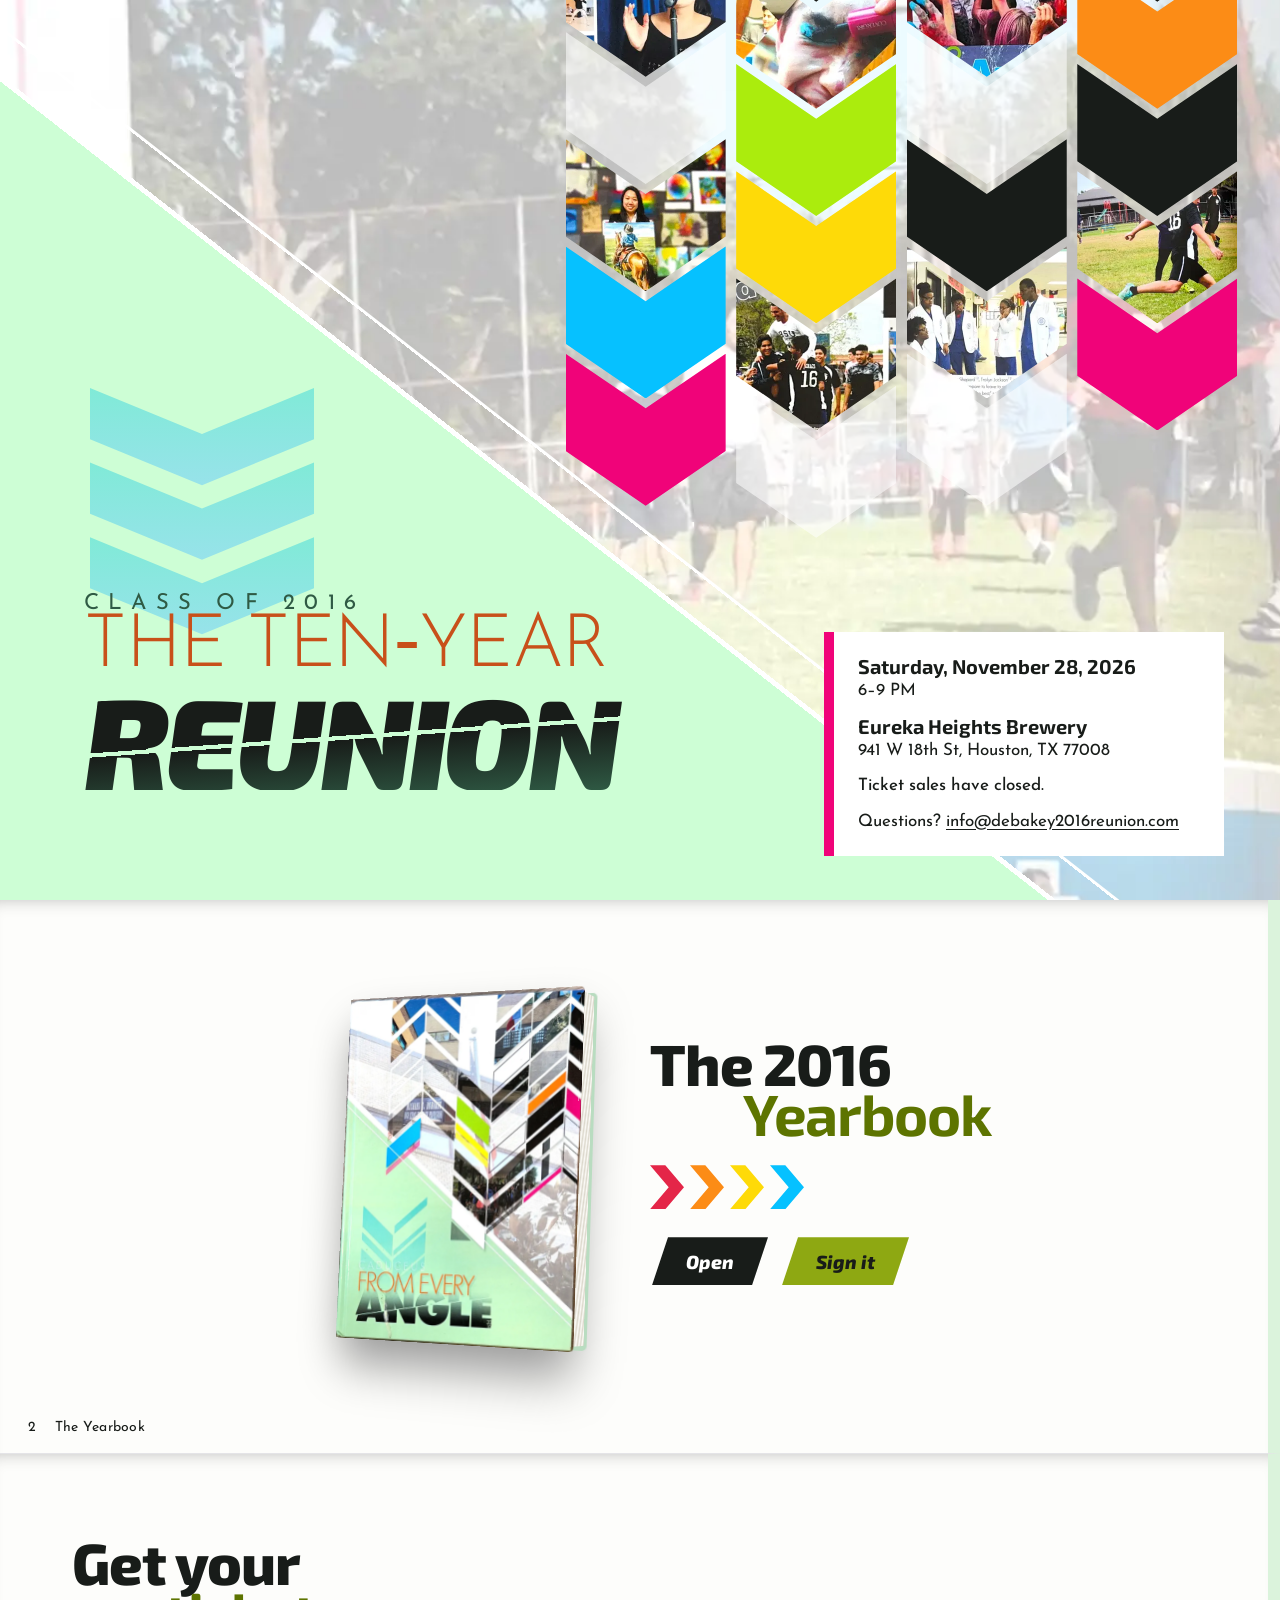
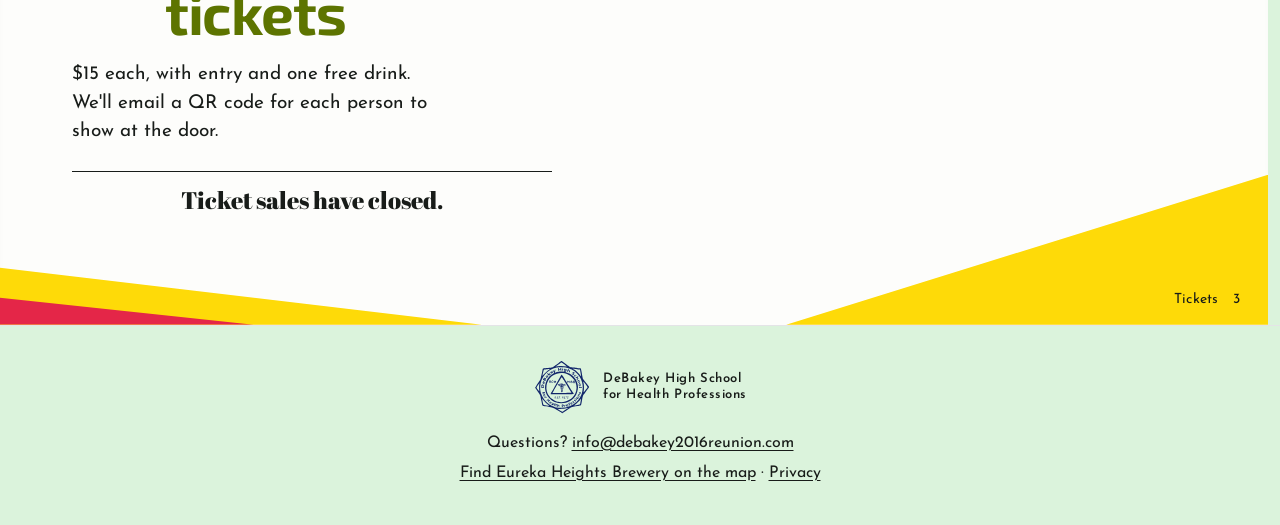
==== commit fbca8a89: "feat: home yearbook teaser, tickets and footer in Direction A style; yearbook photo line in privacy " ====
--- a/site/index.html
+++ b/site/index.html
@@ -18,7 +18,7 @@
   <link rel="preconnect" href="https://fonts.googleapis.com">
   <link rel="preconnect" href="https://fonts.gstatic.com" crossorigin>
   <link rel="stylesheet" href="https://fonts.googleapis.com/css2?family=Abril+Fatface&family=Exo+2:ital,wght@0,700;0,800;1,800;1,900&family=Josefin+Sans:wght@300;400;600&display=swap">
-  <link rel="stylesheet" href="styles.css?v=6">
+  <link rel="stylesheet" href="styles.css?v=7">
 </head>
 <body class="home y16">
   <header id="cover" class="cover">
@@ -42,15 +42,19 @@
   </header>
 
   <main>
-    <section id="yearbook" class="section yearbook" aria-labelledby="yearbook-title">
+    <section id="yearbook" class="section paper yearbook" aria-labelledby="yearbook-title">
       <a class="book-link" href="yearbook.html" aria-labelledby="yearbook-title">
         <div class="book"><img src="yearbook/pages/front.webp" width="1044" height="1400" loading="lazy" alt="2016 yearbook cover: From Every Angle"></div>
       </a>
-      <h2 id="yearbook-title" class="book-title">The 2016 Yearbook</h2>
-      <div class="yearbook-actions">
-        <a class="button button-glass glass" href="yearbook.html">Open</a>
-        <a class="button button-glass glass" href="yearbook.html#sign">Sign it</a>
+      <div class="ybk-txt">
+        <h2 id="yearbook-title" class="twist">The 2016 <b>Yearbook</b></h2>
+        <div class="arrows" aria-hidden="true"><i></i><i></i><i></i><i></i></div>
+        <div class="yearbook-actions">
+          <a class="button" href="yearbook.html">Open</a>
+          <a class="button button-alt" href="yearbook.html#sign">Sign it</a>
+        </div>
       </div>
+      <p class="folio" aria-hidden="true"><b>2</b> The Yearbook</p>
     </section>
 
     <section id="guests" class="section guests" aria-labelledby="guests-title" hidden>
@@ -62,42 +66,44 @@
       </div>
     </section>
 
-    <section id="tickets" class="section tickets" aria-labelledby="tickets-title">
-      <div class="wrap wrap-narrow">
-        <h2 id="tickets-title">Get your tickets</h2>
-        <p class="muted">$15 each, with entry and one free drink. We'll email a QR code for each person to show at the door.</p>
+    <section id="tickets" class="section paper tickets" aria-labelledby="tickets-title">
+      <h2 id="tickets-title" class="twist">Get your <b>tickets</b></h2>
+      <p class="copy">$15 each, with entry and one free drink. We'll email a QR code for each person to show at the door.</p>
 
-        <form id="ticket-form" class="ticket-form glass" novalidate>
-          <fieldset>
-            <legend>Who's coming with you?</legend>
-            <label class="choice"><input type="radio" name="party" value="solo" checked> <span>Just me, $15</span></label>
-            <label class="choice"><input type="radio" name="party" value="guest"> <span>Me + guest, $30</span></label>
-          </fieldset>
+      <form id="ticket-form" class="ticket-form" novalidate>
+        <fieldset>
+          <legend>Who's coming with you?</legend>
+          <label class="chip"><input type="radio" name="party" value="solo" checked><span>Just me<i>,</i> <b>$15</b></span></label>
+          <label class="chip"><input type="radio" name="party" value="guest"><span>Me + guest<i>,</i> <b>$30</b></span></label>
+        </fieldset>
 
-          <label class="field" for="name">Your name
-            <input id="name" name="name" type="text" maxlength="80" autocomplete="name" required>
-          </label>
+        <label class="field" for="name">Your name
+          <input id="name" name="name" type="text" maxlength="80" autocomplete="name" required>
+        </label>
 
-          <label class="field" id="guest-field" for="guest-name" hidden>Guest's name <small>(optional)</small>
-            <input id="guest-name" name="guest_name" type="text" maxlength="80" autocomplete="off">
-          </label>
+        <label class="field" id="guest-field" for="guest-name" hidden>Guest's name <small>(optional)</small>
+          <input id="guest-name" name="guest_name" type="text" maxlength="80" autocomplete="off">
+        </label>
 
-          <!-- ponytail: guest list paused; remove hidden here and restore loadGuests() in app.js to bring it back --><label class="check" hidden><input id="show-on-list" type="checkbox"> <span>Show my name on the list</span></label>
+        <!-- ponytail: guest list paused; remove hidden here and restore loadGuests() in app.js to bring it back --><label class="check" hidden><input id="show-on-list" type="checkbox"> <span>Show my name on the list</span></label>
 
-          <button id="submit" class="button" type="submit">Continue to payment</button>
-          <p class="fine">Secure payment by Stripe. You'll enter your email and card on the next page.</p>
-          <p id="form-status" class="form-status" role="alert"></p>
-        </form>
+        <button id="submit" class="button" type="submit">Continue to payment</button>
+        <p class="fine">Secure payment by Stripe. You'll enter your email and card on the next page.</p>
+        <p id="form-status" class="form-status" role="alert"></p>
+      </form>
 
-        <p id="sales-closed" class="sales-closed" hidden>Ticket sales have closed.</p>
-        <noscript><p class="form-status">Tickets need JavaScript. Email info@debakey2016reunion.com for help.</p></noscript>
-      </div>
+      <p id="sales-closed" class="sales-closed" hidden>Ticket sales have closed.</p>
+      <noscript><p class="form-status">Tickets need JavaScript. Email info@debakey2016reunion.com for help.</p></noscript>
+      <div class="wedge" aria-hidden="true"></div>
+      <p class="folio r" aria-hidden="true"><b>3</b> Tickets</p>
     </section>
   </main>
 
   <footer id="questions" class="questions">
-    <img class="seal" src="assets/logo.svg" width="343" height="325" alt="DeBakey High School for Health Professions logo">
-    <p class="school">DeBakey High School<br>for Health Professions</p>
+    <div class="lockup">
+      <img class="seal" src="assets/logo.svg" width="343" height="325" alt="DeBakey High School for Health Professions logo">
+      <p class="school">DeBakey High School<br>for Health Professions</p>
+    </div>
     <p>Questions? <a href="mailto:info@debakey2016reunion.com">info@debakey2016reunion.com</a></p>
     <p><a href="https://www.google.com/maps/search/?api=1&amp;query=Eureka+Heights+Brewery+941+W+18th+St+Houston+TX+77008" target="_blank" rel="noopener">Find Eureka Heights Brewery on the map</a> &middot; <a href="privacy">Privacy</a></p>
   </footer>
--- a/site/styles.css
+++ b/site/styles.css
@@ -366,7 +366,9 @@
    Back to front: photo (white wash baked in), mint diagonal (.lock::before), chevrons, lockup, facts.
    Content sits in flow at the bottom; the top padding keeps the chevron grid clear of the lockup. */
 .home .cover {
-  --cw: min(21vw, 12svh);                      /* chevron width; everything in the grid scales from it */
+  /* Chevron width; everything in the grid scales from it. min(21vw, 12svh) below 600px, min(12.5vw, 18.75svh, 160px)
+     from 1000px up; in between the width term holds at ~125px and the height term ramps from 12svh to 18.75svh. */
+  --cw: min(max(min(21vw, 125px), 12.5vw), clamp(12svh, 12svh + (100vw - 600px) * .17, 18.75svh), 160px);
   align-items: flex-start;
   background: #fff url(assets/cover/bg.webp) center / cover;
   color: var(--ink);
@@ -433,19 +435,52 @@
 .home .facts p b { display: block; font: 700 17px/1.2 var(--exo); }
 .home .facts .button { margin-top: 6px; }
 
-.home .seal { height: auto; width: 88px; }
-
-
-/* ---------- sections ---------- */
-.home .section { padding: clamp(44px, 7vw, 80px) 16px; }
-.home .wrap { max-width: 960px; margin: 0 auto; }
-.home .wrap-narrow { max-width: 520px; }
-.home h2 { font-size: clamp(2rem, 6vw, 3rem); }
-.home .muted { color: var(--ink-2); }
-
-/* ---------- yearbook entry: the book is the invitation ---------- */
-.home .yearbook { text-align: center; }
-.home .book-link { display: inline-block; perspective: 1400px; text-decoration: none; padding: 10px 40px 0; }
+/* Desktop: lockup bottom-left, facts bottom-right, teal chevrons over the lockup. Inner layout capped at 1280px
+   (--edge), photo full bleed. The top padding reserves column 1 (over the lockup); the facts' top margin adds the
+   extra depth of column 2 (over the panel), so tiles never reach the text. */
+@media (min-width: 1000px) {
+  .home .cover {
+    --edge: max(0px, (100% - 1280px) / 2);
+    align-items: flex-end;
+    flex-direction: row;
+    justify-content: space-between;
+    padding: calc(var(--cw) * 3.16) calc(var(--edge) + 56px) 44px calc(var(--edge) + 80px);
+  }
+  /* ponytail: top is -.47cw, not the mock's -.2cw; at -.2cw column 1 runs into the lockup and column 2 under the panel at 1280x800. */
+  .home .chev { right: calc(var(--edge) + var(--cw) * .267); top: calc(var(--cw) * -.47); }
+  .home .lock { margin-bottom: 66px; }
+  .home .lock::before {
+    background: linear-gradient(#fff 0 3px, transparent 3px 39px, #fff 39px 44px, var(--mint2) 44px);
+    top: -44px;
+    transform: rotate(38deg);
+    transform-origin: 50% 44px;
+  }
+  /* Teal chevrons (--teal to #9fe0f0), sized from --cw like the grid; the bottom one tucks behind "Class of 2016". */
+  .home .lock::after {
+    aspect-ratio: 210 / 260;
+    background: url("data:image/svg+xml,%3Csvg xmlns='http://www.w3.org/2000/svg' viewBox='0 0 210 260'%3E%3ClinearGradient id='g' gradientUnits='userSpaceOnUse' x1='0' y1='0' x2='0' y2='120'%3E%3Cstop stop-color='%2380ead7'/%3E%3Cstop offset='1' stop-color='%239fe0f0'/%3E%3C/linearGradient%3E%3Cpath id='c' fill='url(%23g)' d='M0 0l105 43.2L210 0v48l-105 43.2L0 48z'/%3E%3Cuse href='%23c' y='70'/%3E%3Cuse href='%23c' y='140'/%3E%3C/svg%3E") 0 0 / 100% 100%;
+    bottom: calc(100% - var(--cw) * .45);
+    content: "";
+    left: 6px;
+    position: absolute;
+    width: calc(var(--cw) * 1.4);
+    z-index: -1;
+  }
+  .home .cad { font-size: min(22px, 1.83vw); }
+  .home .lock h1 { font-size: min(74px, 6.17vw); }
+  .home .lock h1 b { font-size: min(128px, 10.67vw); }
+  .home .facts { border-left-width: 10px; flex: none; font-size: 17px; gap: 10px; margin-top: calc(var(--cw) * .2); padding: 22px 24px; width: min(400px, 34vw); }
+  .home .facts p b { font-size: 20px; }
+  .home .facts .button { margin-top: 0; }
+}
+
+/* ---------- below the hero: yearbook, tickets, footer ---------- */
+.home .paper h2 { margin: 0; }
+.home .paper p { margin: 0; }
+
+/* yearbook: the existing 3D book on the left, headline and buttons on the right */
+.home .yearbook { align-items: center; display: grid; gap: 32px; grid-template-columns: minmax(0, 1fr) minmax(0, 1fr); }
+.home .book-link { display: inline-block; justify-self: end; padding: 10px 24px 0; perspective: 1400px; text-decoration: none; }
 .home .book {
   --w: clamp(190px, 44vw, 260px);
   --t: 34px;                                   /* thickness */
@@ -454,10 +489,9 @@
   aspect-ratio: 1044 / 1400;
   transform-style: preserve-3d;
   transform: rotateY(-26deg) rotateX(5deg);
-  transition: transform .7s var(--ease);
-}
-.home .book img { border-radius: 2px 5px 5px 2px; display: block; height: 100%; object-fit: cover; transform: translateZ(calc(var(--t) / 2)); width: 100%;
-  box-shadow: inset 4px 0 6px -2px rgb(0 0 0 / 35%); }
+  transition: transform .7s var(--ease, ease);
+}
+.home .book img { border-radius: 2px 5px 5px 2px; box-shadow: inset 4px 0 6px -2px rgb(0 0 0 / 35%); display: block; height: 100%; object-fit: cover; transform: translateZ(calc(var(--t) / 2)); width: 100%; }
 .home .book::before {                                 /* page block on the fore-edge */
   content: ""; position: absolute; left: 0; top: 1.2%; height: 97.6%; width: var(--t);
   transform: translateX(calc(var(--w) - var(--t) / 2 - 3px)) rotateY(90deg);
@@ -467,48 +501,62 @@
   content: ""; position: absolute; inset: 0; border-radius: 2px 5px 5px 2px;
   transform: translateZ(calc(var(--t) / -2));
   background: #b9dcc0;
-  box-shadow: -14px 26px 50px 0 var(--glass-shadow);
+  box-shadow: -14px 26px 50px 0 rgb(0 0 0 / 40%);
 }
 .home .book-link:hover .book, .home .book-link:focus-visible .book { transform: rotateY(-10deg) rotateX(2deg) translateY(-6px); }
-.home .book-title { display: block; font-family: var(--serif); font-size: clamp(1.7rem, 5vw, 2.3rem); font-style: italic; margin-top: 34px; }
-.home .yearbook-actions { display: flex; gap: 10px; justify-content: center; margin-top: 16px; }
-
-/* ---------- tickets ---------- */
-.home .tickets .wrap { text-align: center; }
-.home .tickets .muted { margin: 12px auto 0; max-width: 30em; }
-.home .ticket-form { border-radius: 26px; display: grid; gap: 18px; margin-top: 30px; padding: clamp(20px, 5vw, 30px); text-align: left; }
-.home fieldset { border: 0; display: grid; gap: 8px; grid-template-columns: 1fr 1fr; margin: 0; padding: 0; }
-.home legend { font-size: .9rem; font-weight: 500; margin-bottom: 10px; padding: 0; }
-.home .choice { align-items: center; background: var(--field); border: 1px solid var(--field-edge); border-radius: 14px; cursor: pointer; display: flex; font-size: .95rem; gap: 10px; padding: 13px 14px; transition: border-color .2s, background-color .2s; }
-.home .choice:has(input:checked) { background: color-mix(in srgb, var(--accent) 18%, transparent); border-color: var(--accent); }
-.home .choice input { accent-color: var(--accent); margin: 0; }
-.home .field { display: grid; font-size: .9rem; font-weight: 500; gap: 8px; }
-.home .field input { background: var(--field); border: 1px solid var(--field-edge); border-radius: 14px; color: var(--ink); font: 400 1rem var(--sans); height: 48px; padding: 0 14px; width: 100%; }
-.home .field input:focus { border-color: var(--accent); outline: none; box-shadow: 0 0 0 3px color-mix(in srgb, var(--accent) 30%, transparent); }
+.home .ybk-txt { display: grid; gap: 26px; justify-items: start; }
+.home .arrows { display: flex; gap: 6px; }
+.home .arrows i { background: var(--pink); clip-path: polygon(0 0, 45% 0, 100% 50%, 45% 100%, 0 100%, 55% 50%); height: 44px; width: 34px; }
+.home .arrows i:nth-child(2) { background: var(--orange); }
+.home .arrows i:nth-child(3) { background: var(--yellow); }
+.home .arrows i:nth-child(4) { background: var(--cyan); }
+.home .yearbook-actions { display: flex; flex-wrap: wrap; gap: 10px; }
+
+/* tickets: copy left, peach form right, wedge along the bottom */
+.home .tickets { align-items: start; display: grid; gap: 24px 64px; grid-template-columns: minmax(0, 1fr) minmax(0, 480px); }
+.home .tickets .copy { font-size: 19px; grid-column: 1; max-width: 30ch; }
+.home .ticket-form { background: var(--peach); border: 0; border-radius: 0; box-shadow: none; backdrop-filter: none; display: grid; gap: 22px; grid-column: 2; grid-row: 1 / span 4; padding: 30px 30px 26px; position: relative; z-index: 1; }
+.home .ticket-form fieldset { border: 0; display: grid; gap: 10px; grid-template-columns: 1fr 1fr; margin: 0; min-width: 0; padding: 0; }
+.home .ticket-form legend { font: 400 24px/1.2 var(--did); margin-bottom: 12px; padding: 0; }
+.home .chip { cursor: pointer; display: block; position: relative; }
+.home .chip input { inset: 0; margin: 0; opacity: 0; position: absolute; }
+.home .chip span { align-items: baseline; background: #fff; border: 1.5px solid var(--ink); display: flex; font: 600 16px/1.1 var(--jos); gap: 8px; justify-content: space-between; padding: 14px 16px 11px; }
+.home .chip i { clip-path: inset(50%); height: 1px; overflow: hidden; position: absolute; width: 1px; }  /* comma for the accessible name only */
+.home .chip b { font: 400 22px/1 var(--did); }
+.home .chip input:checked + span { background: var(--ink); box-shadow: 6px 6px 0 var(--cyan); color: #fff; }
+.home .chip input:focus-visible + span { outline: 3px solid var(--focus); outline-offset: 3px; }
+.home .field small { font: inherit; letter-spacing: 0; text-transform: none; }
 .home .ticket-form .button { width: 100%; }
-.home .fine { color: var(--ink-3); font-size: .8rem; margin: -6px 0 0; text-align: center; }
-
-/* ---------- footer ---------- */
-.home .questions { color: var(--ink-3); font-size: .88rem; padding: 28px 16px 48px; text-align: center; }
-.home .questions p { margin: 4px 0; }
-.home .questions a { color: var(--ink-2); }
-
-@media (max-width: 560px) {
-  .home fieldset { grid-template-columns: 1fr; }
-}
-
-/* ---------- compatibility with shared rules and the ticket flow ---------- */
+.home .fine { color: var(--ink-2); font-size: 14px; text-align: center; }
+.home .form-status { color: var(--refuse); font-size: 15px; font-weight: 600; margin: 0; }
+.home .form-status:empty { display: none; }
+.home .sales-closed { background: none; border: 0; border-radius: 0; border-top: 1.5px solid var(--ink); box-shadow: none; font: 400 24px/1.2 var(--did); grid-column: 1; margin-top: 8px; max-width: 30ch; padding: 14px 0 0; }
+.home .tickets .folio { z-index: 0; }
+
+/* footer: mint, school lockup, questions, links */
+.home .questions { background: var(--mint); color: var(--ink); display: grid; font-size: 16px; gap: 6px; padding: 34px 28px 40px; text-align: center; }
+.home .questions p { margin: 0; }
+.home .questions a { color: var(--ink); }
+.home .lockup { align-items: center; display: flex; gap: 12px; justify-content: center; margin-bottom: 10px; text-align: left; }
+.home .seal { height: auto; width: 58px; }
+.home .lockup .school { font: 600 13px/1.25 var(--jos); letter-spacing: .04em; }
 .home .closed-note { color: var(--ink); font-weight: 500; }
-.home .yearbook, .home .tickets { background: none; border-top: 0; }
-.home .section > .wrap > .muted { margin: 12px auto 0; }
-.home .form-status { color: var(--danger-ink); }
-.home .sales-closed { background: linear-gradient(135deg, var(--glass-a), var(--glass-b)); border: 1px solid var(--glass-edge); border-radius: 26px; color: var(--ink); font-family: var(--serif); font-size: 1.5rem; font-weight: 400; }
-.home .field small { color: var(--ink-3); }
-.home .check input { accent-color: var(--accent); }
-.home .questions { border-top: 0; color: var(--ink-3); }
-.home .eyebrow { color: var(--accent); }
-.home .choice:hover { border-color: var(--accent); }
-.home .field input { box-shadow: none; }
+
+@media (max-width: 800px) {
+  .home .tickets { grid-template-columns: minmax(0, 1fr); }
+  .home .tickets .copy, .home .ticket-form, .home .sales-closed { grid-column: 1; grid-row: auto; max-width: none; }
+}
+@media (max-width: 600px) {
+  .home .yearbook { gap: 34px; grid-template-columns: 1fr; }
+  .home .book-link { justify-self: center; }
+  .home .ybk-txt { gap: 18px; justify-items: center; text-align: center; }
+  .home .arrows i { height: 30px; width: 24px; }
+  .home .tickets { gap: 16px; }
+  .home .tickets .copy { font-size: 17px; }
+  .home .ticket-form { margin: 0 -6px; padding: 22px 18px 20px; }
+  .home .ticket-form fieldset { grid-template-columns: 1fr; }
+  .home .questions { font-size: 15px; padding: 26px 16px 30px; }
+}
 
 /* ================= .y16: yearbook reskin shared system =================
    Put class="y16" on <body> and add this font link (4 latin woff2, ~123 KiB):
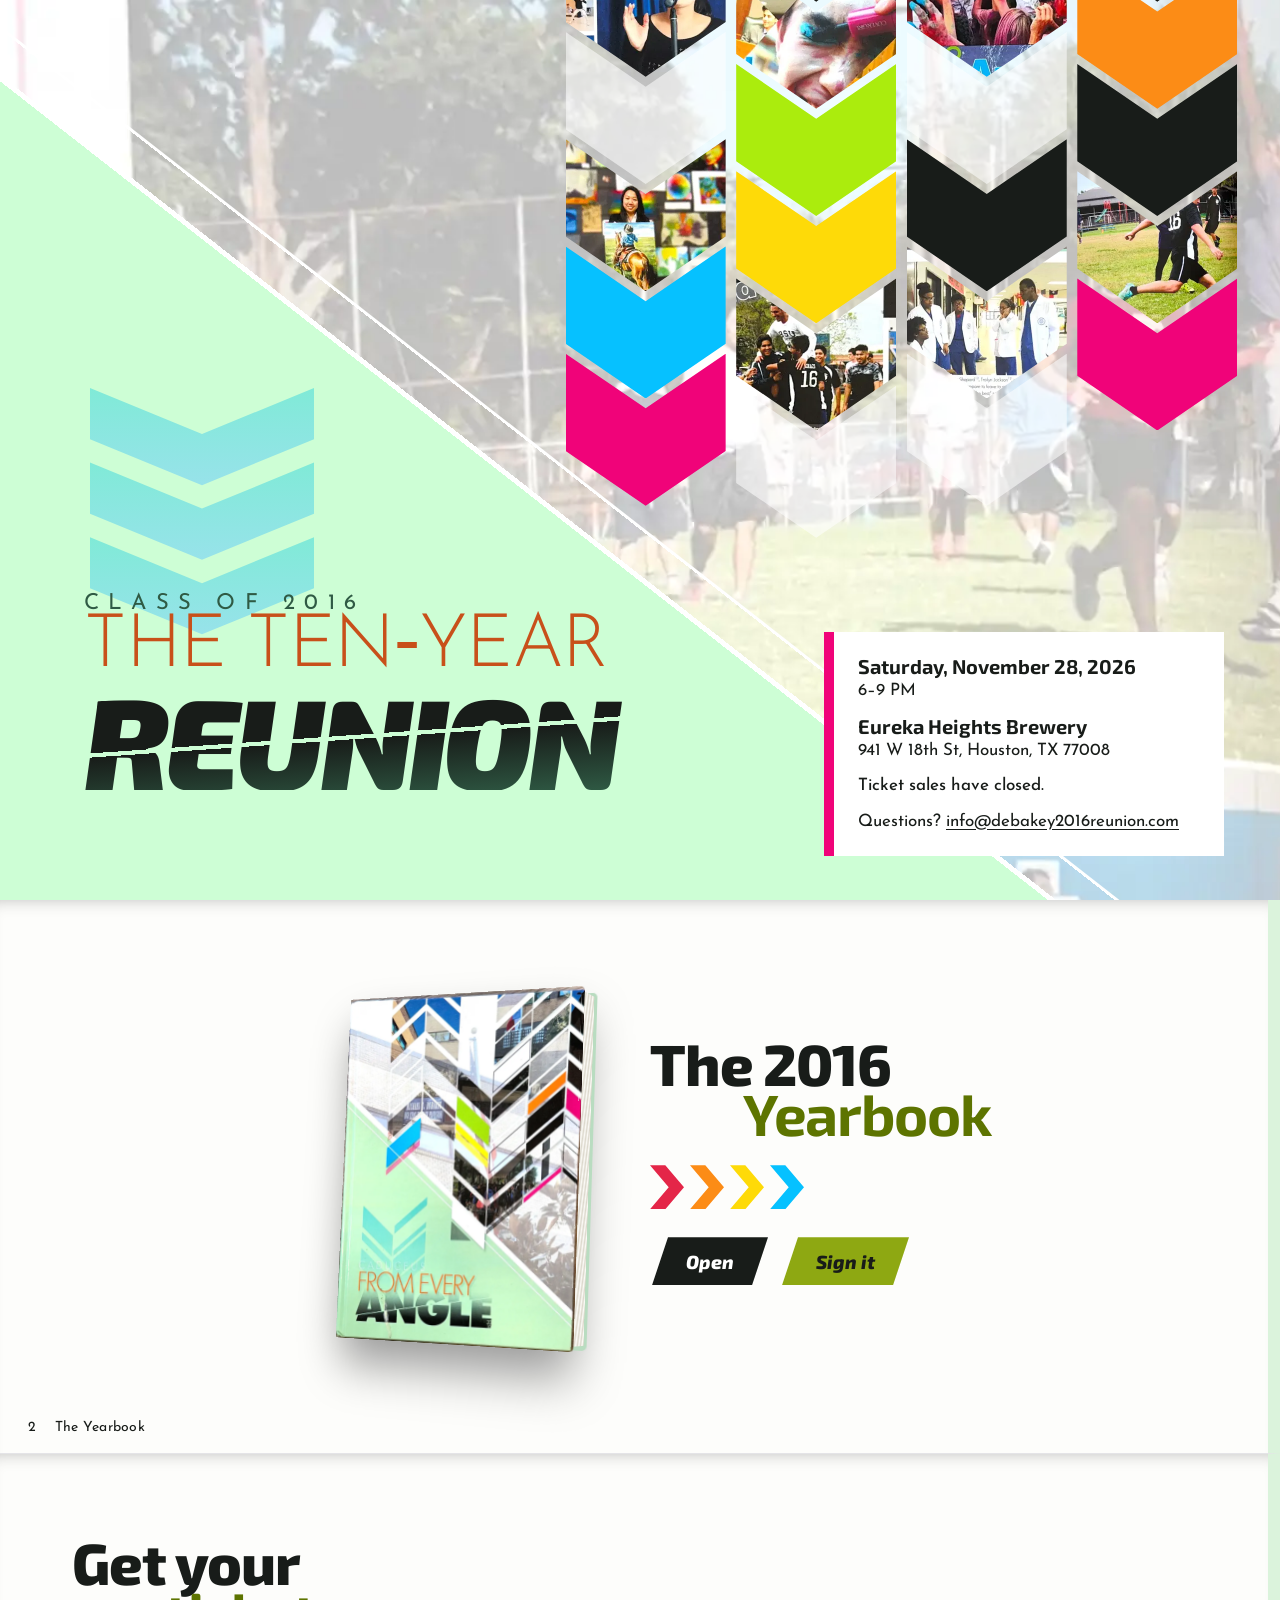
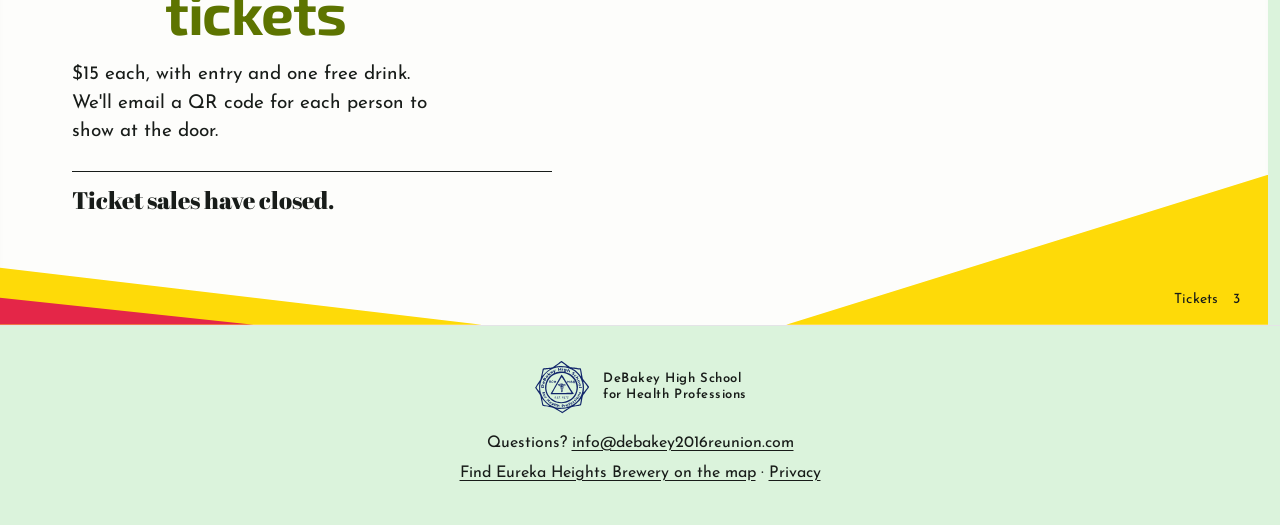
==== commit 44e927c4: "feat: new share image (og.jpg) from the owner-approved mock Co-Authored-By: Claude Opus 5.5 <noreply" ====
--- a/site/index.html
+++ b/site/index.html
@@ -10,7 +10,7 @@
   <meta property="og:url" content="https://debakey2016reunion.com/">
   <meta property="og:title" content="DeBakey Class of 2016 Ten-Year Reunion">
   <meta property="og:description" content="Saturday, November 28, 2026 at Eureka Heights Brewery in Houston. Tickets are $15.">
-  <meta property="og:image" content="https://debakey2016reunion.com/assets/og.png?v=4">
+  <meta property="og:image" content="https://debakey2016reunion.com/assets/og.jpg?v=5">
   <meta property="og:image:width" content="1200">
   <meta property="og:image:height" content="630">
   <meta name="twitter:card" content="summary_large_image">
--- a/site/styles.css
+++ b/site/styles.css
@@ -199,164 +199,127 @@
 .prose h2 { font-size: 1.1rem; margin-top: 32px; }
 .prose p { color: #3f3f46; margin: 10px 0; }
 
-/* Door check-in */
-.door { background: var(--surface); min-height: 100svh; }
-.door-panel { display: grid; gap: 18px; margin: 32px auto; text-align: left; width: calc(100% - 32px); }
-.door-panel .form-status { margin: 0; }
-.door-desk { margin: 0 auto; max-width: 560px; padding: 16px; }
-.door-desk h1 { font-size: 1.4rem; margin-bottom: 12px; }
-.reader { background: var(--background); border: 1px solid var(--border); border-radius: var(--radius); overflow: hidden; }
-.door-search { align-items: end; display: grid; gap: 10px; grid-template-columns: 1fr auto; margin-top: 16px; }
-.matches { list-style: none; margin: 16px 0 0; padding: 0; }
-.matches li {
-  align-items: center;
-  background: var(--background);
-  border: 1px solid var(--border);
-  border-radius: 8px;
-  display: flex;
-  gap: 12px;
-  justify-content: space-between;
-  margin-bottom: 8px;
-  overflow-wrap: anywhere;
-  padding: 10px 12px;
-}
-.matches small { color: var(--muted); text-align: right; }
-.matches .button { flex: none; font-size: .88rem; height: 36px; padding: 0 14px; }
-.result {
-  align-items: center;
-  color: var(--white);
-  display: flex;
-  flex-direction: column;
-  gap: 16px;
-  inset: 0;
-  justify-content: center;
-  overflow-wrap: anywhere;
-  padding: 24px;
-  position: fixed;
-  text-align: center;
-  z-index: 10;
-}
-.result[data-state="good"] { background: #15803d; }
-.result[data-state="bad"] { background: #b91c1c; }
+/* Door check-in (Direction A): charcoal page, one centred column; body is .y16.charcoal */
+.door { margin: 0 auto; max-width: 560px; min-height: 100svh; padding: 28px 22px; }
+.door h1 { font: 800 italic 34px/1 var(--exo); margin: 0 0 22px; }
+.dpanel, .door-desk { display: grid; gap: 18px; }
+.dpanel { background: var(--mint); color: var(--ink); margin-top: 90px; padding: 26px 22px; --focus: var(--ink); }
+.dpanel h1 { margin: 0; }
+.dpanel .form-status { color: var(--refuse); font-weight: 600; margin: 0; }
+.door-desk .field { color: #fff; }
+.door-desk .form-status, .door-desk .camera-status { color: #fff; margin: 0; }
+.reader { background: #111; border: 3px solid var(--lime); overflow: hidden; }
+.door-search { align-items: end; display: grid; gap: 10px; grid-template-columns: 1fr auto; }
+.matches { display: grid; gap: 8px; list-style: none; margin: 0; padding: 0; }
+.matches li { align-items: center; background: #fff; color: var(--ink); display: flex; gap: 10px; justify-content: space-between; overflow-wrap: anywhere; padding: 12px 14px; }
+.matches span { font: 400 21px/1.1 var(--did); }
+.matches small { font-size: 15px; text-align: right; }
+.result { align-items: center; display: flex; flex-direction: column; gap: 14px; inset: 0; justify-content: center; overflow-wrap: anywhere; padding: 24px; position: fixed; text-align: center; z-index: 10; }
+.result[data-state="good"] { background: var(--lime); color: var(--ink); --focus: var(--ink); }
+.result[data-state="bad"] { background: var(--refuse); color: #fff; --focus: #fff; }
 .result p { margin: 0; }
-.result-title { font-size: clamp(2rem, 10vw, 3.5rem); font-weight: 700; letter-spacing: -.03em; line-height: 1.15; }
-.result-label { font-size: clamp(1.2rem, 6vw, 2rem); }
+.result-title { font: 900 italic 54px/1 var(--exo); }
+.result[data-state="bad"] .result-title { font-size: 38px; line-height: 1.1; }
+.result .result-label { font: 400 30px/1.1 var(--did); margin-bottom: 16px; }
 
 @media (prefers-reduced-motion: reduce) {
   html { scroll-behavior: auto; }
   .button, .choice, .field input { transition: none; }
 }
 
-/* Yearbook viewer and signer: always dark, ignores data-theme */
-.yearbook-page {
-  --ink: #f2f3f7;
-  --ink-2: rgb(242 243 247 / 62%);
-  --base: #0b0c11;
-  --glass-a: rgb(255 255 255 / 14%);
-  --glass-b: rgb(255 255 255 / 5%);
-  --glass-edge: rgb(255 255 255 / 16%);
-  --glass-hi: rgb(255 255 255 / 28%);
-  --glass-shadow: rgb(0 0 0 / 70%);
-  --glass-solid: #2a2d38;
-  --hover: rgb(255 255 255 / 12%);
-  --sheet-shadow: 0 30px 80px rgb(0 0 0 / 60%);
-  --solid: #f2f3f7;
-  --solid-ink: #0b0c11;
-  --navy: #12266b;
-  --royal: #2f49c9;
-  --sans: "Geist", ui-sans-serif, system-ui, -apple-system, "Segoe UI", sans-serif;
-  --stage: radial-gradient(120% 85% at 50% 38%, #262a36 0, #12141b 52%, #050609 100%);
-  color-scheme: dark;
-  background: var(--base) var(--stage) fixed; color: var(--ink); min-height: 100dvh;
-}
+/* Yearbook viewer and signer (Direction A): title-page charcoal, one slanted ink bar, mint contents.
+   body is .yearbook-page.y16.charcoal; yearbook.js creates .page, so never style a bare .page here. */
+.yearbook-page { background: var(--char) radial-gradient(110% 90% at 50% 35%, #4a4746 0, var(--char) 55%, #211f1f 100%) fixed; color-scheme: dark; min-height: 100dvh; }
 .yearbook-page [hidden] { display: none !important; }
-.yearbook-page :focus-visible { outline: 2px solid #5b7fe8; outline-offset: 2px; }
 .yearbook-page .sr-only { clip-path: inset(50%); height: 1px; overflow: hidden; position: absolute; white-space: nowrap; width: 1px; }
-/* glass on a dark neutral stage */
-.yearbook-page .glass {
-  background: linear-gradient(135deg, var(--glass-a), var(--glass-b));
-  border: 1px solid var(--glass-edge);
-  box-shadow: inset 0 1px 0 var(--glass-hi), 0 12px 32px -12px var(--glass-shadow);
-  -webkit-backdrop-filter: blur(18px) saturate(160%);
-  backdrop-filter: blur(18px) saturate(160%);
-}
-@supports not ((backdrop-filter: blur(1px)) or (-webkit-backdrop-filter: blur(1px))) { .yearbook-page .glass { background: var(--glass-solid); } }
 
 .yearbook-page .icon-button, .yearbook-page .pill-button {
-  align-items: center; background: none; border: 0; border-radius: 999px; color: var(--ink); cursor: pointer;
-  display: inline-flex; font: 500 .88rem/1 var(--sans); gap: 8px; height: 44px; justify-content: center; text-decoration: none;
-  transition: background-color .2s, transform .2s;
-}
-.yearbook-page .icon-button { width: 44px; }
-.yearbook-page .pill-button { padding: 0 16px; }
-.yearbook-page .icon-button:hover, .yearbook-page .pill-button:hover { background: var(--hover); }
-.yearbook-page .icon-button:active, .yearbook-page .pill-button:active { transform: scale(.94); }
-.yearbook-page .icon-button svg, .yearbook-page .pill-button svg { fill: none; height: 18px; stroke: currentColor; stroke-linecap: round; stroke-linejoin: round; stroke-width: 1.8; width: 18px; }
-
-/* stage */
+  align-items: center; background: none; border: 0; border-radius: 0; color: #fff; cursor: pointer; display: inline-flex;
+  font: 600 15px/1 var(--jos); gap: 8px; height: 44px; justify-content: center; min-width: 44px; padding: 3px 10px 0; text-decoration: none;
+}
+.yearbook-page .icon-button { padding: 0; }
+.yearbook-page .icon-button:hover, .yearbook-page .pill-button:hover { background: rgb(255 255 255 / 12%); }
+.yearbook-page svg { fill: none; flex: none; height: 20px; stroke: currentColor; stroke-linecap: round; stroke-linejoin: round; stroke-width: 2; width: 20px; }
+
+/* stage: back control top left, rainbow chevrons top right (behind the book, sized to stay clear of it) */
 .yb-back { left: 14px; position: fixed; top: 14px; z-index: 5; }
+.yb-back svg { height: 26px; width: 26px; }
+.yb-chev {
+  /* side gutter left by the book (same sum as .yb-book-wrap's max-width); chevrons fit inside it */
+  --gut: calc((100vw - min(1400px, (100dvh - 124px) * 1.5, 100vw - 32px)) / 2);
+  --cw: clamp(16px, (var(--gut) - 48px) / 3, 44px);
+  display: flex; gap: 6px; opacity: .95; pointer-events: none; position: fixed; right: 20px; top: 0; z-index: -1;
+}
+.yb-chev div { display: grid; width: var(--cw); }
+.yb-chev div:nth-child(2) { margin-top: calc(var(--cw) * -.5); }
+.yb-chev b { clip-path: polygon(0 0, 50% 36%, 100% 0, 100% 64%, 50% 100%, 0 64%); height: calc(var(--cw) * .95); margin-top: calc(var(--cw) * -.28); }
+.yb-chev b:first-child { margin-top: 0; }
 .yb-main { display: grid; min-height: 100dvh; padding: 16px 16px 92px; place-items: center; }
-/* Two pages are 1.5x as wide as tall: fit the open book in the height left above the dock. Clip the flip animation. */
+/* Two pages are 1.5x as wide as tall: fit the open book in the height left above the bar. Clip the flip animation. */
 .yb-book-wrap { max-width: min(1400px, calc((100dvh - 124px) * 1.5)); overflow: hidden; width: 100%; }
 .yb-book .page { background: #fff; overflow: hidden; }
 .yb-book .page > img { display: block; height: 100%; object-fit: cover; width: 100%; }
 
-/* dock */
-.yb-controls { align-items: center; border-radius: 999px; bottom: max(16px, env(safe-area-inset-bottom)); display: flex; gap: 2px; left: 50%; padding: 5px; position: fixed; transform: translateX(-50%); z-index: 5; }
-.yb-indicator { font-size: .82rem; font-variant-numeric: tabular-nums; min-width: 6.5em; text-align: center; white-space: nowrap; }
-.yb-chapter { color: var(--ink); }
-.yb-pages { color: var(--ink-2); }
-.yearbook-page .yb-label { gap: 6px; padding: 0 12px; }
-.yearbook-page .yb-label[aria-expanded="true"] { background: var(--glass-a); }
-.yearbook-page .yb-sep { background: color-mix(in srgb, var(--ink) 18%, transparent); height: 22px; margin: 0 6px; width: 1px; }
-
-/* contents menu: a popover above the dock; a bottom sheet on phones */
+/* controls: one slanted ink bar; the slant is on ::before so focus rings are never clipped */
+.yb-controls { align-items: center; bottom: max(16px, env(safe-area-inset-bottom)); display: flex; gap: 4px; isolation: isolate; left: 50%; padding: 6px 22px; position: fixed; transform: translateX(-50%); z-index: 5; }
+.yb-controls::before { background: var(--ink); clip-path: polygon(16px 0, 100% 0, calc(100% - 16px) 100%, 0 100%); content: ""; inset: 0; position: absolute; z-index: -1; }
+.yb-indicator { font-variant-numeric: tabular-nums; min-width: 6.5em; text-align: center; white-space: nowrap; }
+.yb-chapter { color: var(--mint); font: 400 19px/1 var(--did); }
+.yearbook-page .yb-label { gap: 6px; }
+.yb-label svg { color: var(--lime); height: 16px; width: 16px; }
+.yb-sep { align-self: stretch; background: #555; margin: 0 6px; width: 1px; }
+
+/* contents menu: a mint panel above the bar, laid out like the endsheet's contents list */
 .yb-contents {
-  background: rgb(34 37 48 / 96%); border: 1px solid var(--glass-edge); border-radius: 20px; box-shadow: var(--sheet-shadow);
-  box-sizing: border-box; color: var(--ink); font-family: var(--sans); inset: auto 0 calc(max(16px, env(safe-area-inset-bottom)) + 66px);
-  margin: 0 auto; max-height: calc(100dvh - 110px); overflow: auto; padding: 16px; position: fixed; width: min(380px, calc(100vw - 32px));
-  -webkit-backdrop-filter: blur(18px); backdrop-filter: blur(18px);
-}
-.yb-contents-head { display: none; }
-.yb-goto { align-items: center; display: flex; gap: 8px; }
-.yb-goto label { color: var(--ink-2); flex: 1; font-size: .88rem; }
-.yb-goto input { background: rgb(0 0 0 / 30%); border: 1px solid var(--glass-hi); border-radius: 10px; box-sizing: border-box; color: var(--ink); font: 500 1rem var(--sans); height: 44px; text-align: center; width: 84px; }
-.yearbook-page .yb-goto .pill-button { background: var(--solid); color: var(--solid-ink); font-weight: 600; }
-.yb-chapters { border-top: 1px solid rgb(255 255 255 / 10%); display: grid; gap: 2px; list-style: none; margin: 12px 0 0; padding: 12px 0 0; }
+  --focus: var(--ink);
+  background: var(--mint); border: 0; box-shadow: 0 24px 50px -10px #000; box-sizing: border-box; color: var(--ink);
+  font: 400 17px/1.5 var(--jos); inset: auto 0 calc(max(16px, env(safe-area-inset-bottom)) + 68px); margin: 0 auto;
+  max-height: calc(100dvh - 110px); overflow: auto; padding: 18px 22px 20px; position: fixed; width: min(340px, calc(100vw - 32px));
+}
+.yb-contents-head { align-items: center; display: flex; justify-content: space-between; }
+.yb-contents-head h2 { font: italic 800 26px/1 var(--exo); letter-spacing: 0; margin: 0; }
+.yearbook-page .yb-contents .icon-button { color: var(--ink); margin-right: -10px; }
+.yearbook-page .yb-contents .icon-button:hover, .yearbook-page .yb-chapters button:hover { background: rgb(24 28 25 / 8%); }
+.yb-goto { align-items: end; grid-template-columns: 1fr auto; margin: 10px 0 16px; }
+.yb-goto label { grid-column: 1 / -1; }
+.yearbook-page .yb-goto .pill-button { background: var(--ink); color: #fff; height: 48px; padding: 3px 18px 0; }
+.yb-chapters { list-style: none; margin: 0; padding: 0; }
 .yb-chapters button {
-  align-items: center; background: none; border: 0; border-radius: 10px; color: var(--ink); cursor: pointer; display: flex;
-  font: 500 .9rem var(--sans); gap: 12px; min-height: 48px; padding: 4px 8px; text-align: left; width: 100%;
-}
-.yb-chapters button:hover { background: var(--hover); }
-.yb-chapters button[aria-current] { background: var(--glass-a); }
-.yb-chapters img { border-radius: 4px; flex: none; height: 40px; object-fit: cover; width: 30px; }
-.yb-chapters span { flex: 1; }
-.yb-chapters small { color: var(--ink-2); font-size: .82rem; font-variant-numeric: tabular-nums; }
+  align-items: baseline; background: none; border: 0; border-bottom: 1px solid rgb(24 28 25 / 20%); color: var(--ink); cursor: pointer; display: flex;
+  font: 400 23px/1.2 var(--did); gap: 12px; justify-content: space-between; min-height: 44px; outline-offset: -3px; padding: 7px 0 3px; text-align: left; width: 100%;
+}
+.yb-chapters button[aria-current] { box-shadow: inset 6px 0 0 var(--pink); padding-left: 14px; }
+.yb-chapters img { display: none; }
+.yb-chapters small { font-size: 1em; font-variant-numeric: tabular-nums; letter-spacing: .14em; white-space: nowrap; }
+.yb-signoff { font: 800 22px/1 var(--exo); margin: 16px 0 0; }
 @media (max-width: 560px) {
-  .yearbook-page .yb-wide-only, .yb-chapter { display: none; }
-  .yb-contents { border-radius: 24px 24px 0 0; border-width: 1px 0 0; bottom: 0; max-height: 85dvh; padding: 8px 16px max(24px, env(safe-area-inset-bottom)); width: 100%; }
-  .yb-contents-head { align-items: center; display: flex; justify-content: space-between; margin-bottom: 8px; }
-  .yb-contents-head h2 { font-size: 1.2rem; font-weight: 600; margin: 0; }
-}
-
-/* signing pages + signer (structure unchanged; only the chrome goes dark) */
+  .yearbook-page .yb-wide-only, .yb-chapter { display: none; } /* "Senior superlatives" would push the bar past 360 px */
+  .yb-chev { --cw: 26px; right: 12px; }
+  .yb-main { padding-top: 88px; } /* the book is width-bound on phones, so this band for the chevrons costs it nothing */
+  .yb-controls { gap: 0; padding: 4px 14px; }
+  .yb-contents { bottom: max(16px, env(safe-area-inset-bottom)); max-height: calc(100dvh - 32px); }
+  .yb-chapters button { font-size: 21px; }
+}
+
+/* signing pages + signer (structure and cream sheet unchanged; charcoal behind, slanted ink controls) */
 .yb-book .page-paper { background: #fffdf6; cursor: zoom-in; }
 .sheet-mini { height: 1400px; left: 0; pointer-events: none; position: absolute; top: 0; transform-origin: 0 0; width: 2100px; }
 .sheet-title { height: 84px; left: 525px; pointer-events: none; position: absolute; top: 60px; transform: translateX(-50%); } /* centred on the left half (1050 units) */
 .signature { color: var(--navy); font-family: "Caveat", cursive; line-height: 1.15; max-width: 600px; overflow-wrap: anywhere; position: absolute; white-space: pre-wrap; }
-.signer { background: var(--base) var(--stage); display: flex; flex-direction: column; inset: 0; position: fixed; z-index: 20; }
+.signer { background: inherit; display: flex; flex-direction: column; inset: 0; position: fixed; z-index: 20; }
 .signer-bar { align-items: center; display: flex; gap: 8px; justify-content: space-between; padding: 12px 14px; }
-.yearbook-page .signer-bar .glass { border-radius: 999px; }
-.signer-hint { color: var(--ink-2); font-size: .85rem; margin: 0; text-align: center; }
-.signer-tools { border-radius: 999px; bottom: max(16px, env(safe-area-inset-bottom)); display: flex; gap: 2px; left: 50%; padding: 5px; position: absolute; transform: translateX(-50%); }
-/* Cancel/Post float over the cream sheet, so they need navy ink. */
-.yearbook-page .signer-tools .pill-button { color: var(--navy); }
-.yearbook-page .signer-tools .pill-solid { font-weight: 600; }
+.yearbook-page .signer .button { gap: 6px; }
+.yearbook-page .signer .button svg { height: 18px; margin-left: -6px; width: 18px; }
+.signer-hint { color: rgb(255 255 255 / 80%); font-size: 15px; margin: 0; text-align: center; }
+.signer-tools { bottom: max(16px, env(safe-area-inset-bottom)); display: flex; gap: 12px; left: 50%; position: absolute; transform: translateX(-50%); }
+/* Cancel/Post float over the cream sheet or the charcoal: ink ring with a white halo reads on both. */
+.yearbook-page .signer-tools :focus-visible { --focus: var(--ink); box-shadow: 0 0 0 6px #fff; }
 .signer-viewport { cursor: crosshair; flex: 1; min-height: 0; overflow: hidden; position: relative; touch-action: none; }
-.sheet { background: #fffdf6 linear-gradient(90deg, transparent 1046px, rgb(0 0 0 / 6%) 1050px, transparent 1054px); box-shadow: var(--sheet-shadow); height: 1400px; left: 0; position: absolute; top: 0; width: 2100px; }
+.sheet { background: #fffdf6 linear-gradient(90deg, transparent 1046px, rgb(0 0 0 / 6%) 1050px, transparent 1054px); box-shadow: 0 30px 80px rgb(0 0 0 / 60%); height: 1400px; left: 0; position: absolute; top: 0; width: 2100px; }
 .write-box { background: rgb(255 255 255 / 70%); border: 2px dashed var(--royal); border-radius: 6px; color: var(--navy); font-family: "Caveat", cursive; line-height: 1.15; overflow: hidden; padding: 0; position: absolute; resize: none; width: 600px; }
-.write-box:focus { outline: none; }
-.signer-status { border-radius: 999px; bottom: 76px; font-size: .88rem; left: 50%; margin: 0; padding: 8px 16px; position: absolute; transform: translateX(-50%); white-space: nowrap; }
+.yearbook-page .write-box:focus { outline: none; } /* beats .y16 :focus-visible; the dashed border marks it */
+.signer-status { bottom: 76px; color: #fff; font: 600 15px/1 var(--jos); isolation: isolate; left: 50%; margin: 0; padding: 14px 30px 11px; position: absolute; transform: translateX(-50%); white-space: nowrap; }
+.signer-status::before { background: var(--ink); clip-path: polygon(12px 0, 100% 0, calc(100% - 12px) 100%, 0 100%); content: ""; inset: 0; position: absolute; z-index: -1; }
 @media (max-width: 560px) { .signer-hint { display: none; } }
 @media (prefers-reduced-motion: reduce) { * { transition: none !important; } }
 
@@ -530,7 +493,7 @@
 .home .fine { color: var(--ink-2); font-size: 14px; text-align: center; }
 .home .form-status { color: var(--refuse); font-size: 15px; font-weight: 600; margin: 0; }
 .home .form-status:empty { display: none; }
-.home .sales-closed { background: none; border: 0; border-radius: 0; border-top: 1.5px solid var(--ink); box-shadow: none; font: 400 24px/1.2 var(--did); grid-column: 1; margin-top: 8px; max-width: 30ch; padding: 14px 0 0; }
+.home .sales-closed { background: none; border: 0; border-radius: 0; border-top: 1.5px solid var(--ink); box-shadow: none; font: 400 24px/1.2 var(--did); grid-column: 1; margin-top: 8px; max-width: 30ch; padding: 14px 0 0; text-align: left; }
 .home .tickets .folio { z-index: 0; }
 
 /* footer: mint, school lockup, questions, links */
@@ -542,14 +505,16 @@
 .home .lockup .school { font: 600 13px/1.25 var(--jos); letter-spacing: .04em; }
 .home .closed-note { color: var(--ink); font-weight: 500; }
 
+@media (max-width: 860px) {
+  .home .yearbook { gap: 34px; grid-template-columns: 1fr; }
+  .home .book-link { justify-self: center; }
+  .home .ybk-txt { gap: 18px; justify-items: center; text-align: center; }
+}
 @media (max-width: 800px) {
   .home .tickets { grid-template-columns: minmax(0, 1fr); }
   .home .tickets .copy, .home .ticket-form, .home .sales-closed { grid-column: 1; grid-row: auto; max-width: none; }
 }
 @media (max-width: 600px) {
-  .home .yearbook { gap: 34px; grid-template-columns: 1fr; }
-  .home .book-link { justify-self: center; }
-  .home .ybk-txt { gap: 18px; justify-items: center; text-align: center; }
   .home .arrows i { height: 30px; width: 24px; }
   .home .tickets { gap: 16px; }
   .home .tickets .copy { font-size: 17px; }
@@ -577,7 +542,7 @@
   color: var(--ink);
   font: 400 17px/1.5 var(--jos);
 }
-.y16 .charcoal { --focus: var(--lime); background: var(--char); color: #fff; }
+.y16.charcoal, .y16 .charcoal { --focus: var(--lime); background: var(--char); color: #fff; }
 
 /* one focus ring for buttons, links, fields, chips and viewer controls */
 .y16 :focus-visible { outline: 3px solid var(--focus); outline-offset: 3px; }
@@ -658,3 +623,73 @@
   .y16 .wedge { height: 80px; }
   .y16 .twist { font-size: 40px; }
 }
+
+/* ===== Thanks page: Direction A endsheet with the senior-portrait band (body.thanks.y16) =====
+   --u is the mock's px scale: .4px on phones, 1px from 1140px up, and scaled with the viewport in between
+   so the rotated headline always ends on screen. */
+.thanks { --u: .4px; }
+.thanks .hero {
+  background: radial-gradient(120% 90% at 30% 40%, #e6f8e4 0, var(--mint) 60%, #cfe9cf 100%);
+  min-height: max(640px, 100svh);
+  overflow: hidden; /* the rotated band is wider than the screen */
+  position: relative;
+}
+.thanks p { margin: 0; }
+/* ponytail: band and tracks are long enough for a 2560x1440 screen; add tiles if rows end on screen wider than that. */
+.thanks .band { left: 60px; position: absolute; top: -20px; transform: rotate(24deg); transform-origin: 0 0; width: calc(4000 * var(--u)); }
+.thanks .band h1 { font: italic 800 min(54px, 11.5vw)/1 var(--exo); letter-spacing: -.01em; margin: 0 0 8px 70px; white-space: nowrap; } /* 11.5vw: rotated end stays on a 320px screen */
+.thanks .band h1 b { font-weight: 900; }
+/* Portrait rows. Sprites: 144px tiles on a 154px pitch, first tile at x=5, transparent 10px gaps. Each tile is one
+   portrait scaled to the row height (--H), so the parallelogram never reaches a gap; the negative margin tucks the
+   slants together leaving a 10px (scaled) slanted gap. Each track holds its tiles twice and moves -50%: one exact set. */
+.thanks .prow { --H: calc(86 * var(--u)); height: var(--H); margin: 0 0 calc(10 * var(--u)) calc(var(--o) * var(--u)); overflow: hidden; }
+.thanks .ptrack { animation: pslide var(--d) linear infinite; display: flex; width: max-content; }
+.thanks .prow.rev .ptrack { animation-direction: reverse; }
+.thanks .ptrack i {
+  background: var(--f) calc(var(--H) * (5 + 154 * var(--n)) / -144) 0 / auto var(--H) no-repeat;
+  clip-path: polygon(calc(var(--H) * .33) 0, 100% 0, calc(100% - var(--H) * .33) 100%, 0 100%);
+  flex: none;
+  height: var(--H);
+  margin-right: calc(10 * var(--u) - var(--H) * .33);
+  width: var(--H);
+}
+@keyframes pslide { to { transform: translateX(-50%); } }
+@media (prefers-reduced-motion: reduce) { .thanks .ptrack { animation: none; } }
+.thanks .lead { bottom: 44px; display: grid; gap: 11px; justify-items: start; left: 20px; position: absolute; right: 20px; z-index: 2; }
+.thanks .big { font: 400 21px/1.25 var(--did); }
+.thanks .event { font-size: 15px; }
+.thanks .contact { font-size: 15px; }
+.thanks .contact a { color: inherit; text-underline-offset: 3px; }
+@media (min-width: 601px) {
+  .thanks { --u: min(1px, 100vw / 1140); }
+  .thanks .hero { min-height: max(720px, 100svh); }
+  /* centre-fold shading */
+  .thanks .hero::after { background: linear-gradient(90deg, transparent, rgb(0 0 0 / 7%) 48%, rgb(0 0 0 / 12%) 50%, rgb(255 255 255 / 25%) 52%, transparent); bottom: 0; content: ""; left: 50%; margin-left: -35px; pointer-events: none; position: absolute; top: 0; width: 70px; }
+  .thanks .band { left: calc(440 * var(--u)); top: calc(-60 * var(--u)); }
+  .thanks .band h1 { font-size: calc(96 * var(--u)); margin: 0 0 calc(16 * var(--u)) calc(200 * var(--u)); }
+  .thanks .lead { bottom: 64px; gap: 16px; left: 56px; right: auto; width: 500px; }
+  .thanks .big { font-size: 26px; }
+  .thanks .event { font-size: 17px; }
+}
+
+/* Ticket page (Direction A) */
+.ticket .pass { display: grid; gap: 18px; justify-items: center; min-height: 100svh; text-align: center; align-content: start; }
+.ticket .kick { font: 600 13px/1 var(--jos); letter-spacing: .16em; margin: 0; text-transform: uppercase; }
+.ticket .portrait { max-width: 100%; }
+.ticket .portrait h1 { font: 800 40px/.95 var(--exo); letter-spacing: -.02em; margin: 0; overflow-wrap: anywhere; }
+.ticket .portrait:has(#qr:not([hidden])) { background: var(--blue); box-shadow: 0 10px 24px -10px rgb(0 0 0 / 45%); padding: 18px 18px 0; }
+.ticket .portrait:has(#qr:not([hidden])) h1 { background: #fff; font: 400 30px/1.1 var(--did); letter-spacing: 0; margin: 18px -18px 0; padding: 12px 8px 8px; }
+/* Pure white, no filter, blend, rounding or shadow; image renders at 280px, white margin is the PNG quiet zone. Shrinks only below 360px wide. */
+.ticket .qr { aspect-ratio: 1; background: #fff; border: 0; border-radius: 0; box-sizing: border-box; display: block; height: auto; margin: 0 auto; max-width: calc(100vw - 78px); padding: 0; width: 280px; }
+.ticket .copy { font: 600 19px var(--jos); margin: 0; }
+.ticket .copy:empty { display: none; }
+.ticket .event { font-size: 17px; margin: 0; }
+.ticket .contact { font-size: 15px; margin: 0; }
+.ticket .contact a { color: inherit; text-underline-offset: 3px; }
+@media (max-width: 600px) {
+  .ticket .portrait h1 { font-size: 32px; }
+  .ticket .portrait:has(#qr:not([hidden])) h1 { font-size: 26px; }
+  .ticket .portrait:has(#qr:not([hidden])) { padding: 16px 16px 0; }
+  .ticket .portrait:has(#qr:not([hidden])) h1 { margin: 16px -16px 0; }
+  .ticket .event { font-size: 15px; }
+}
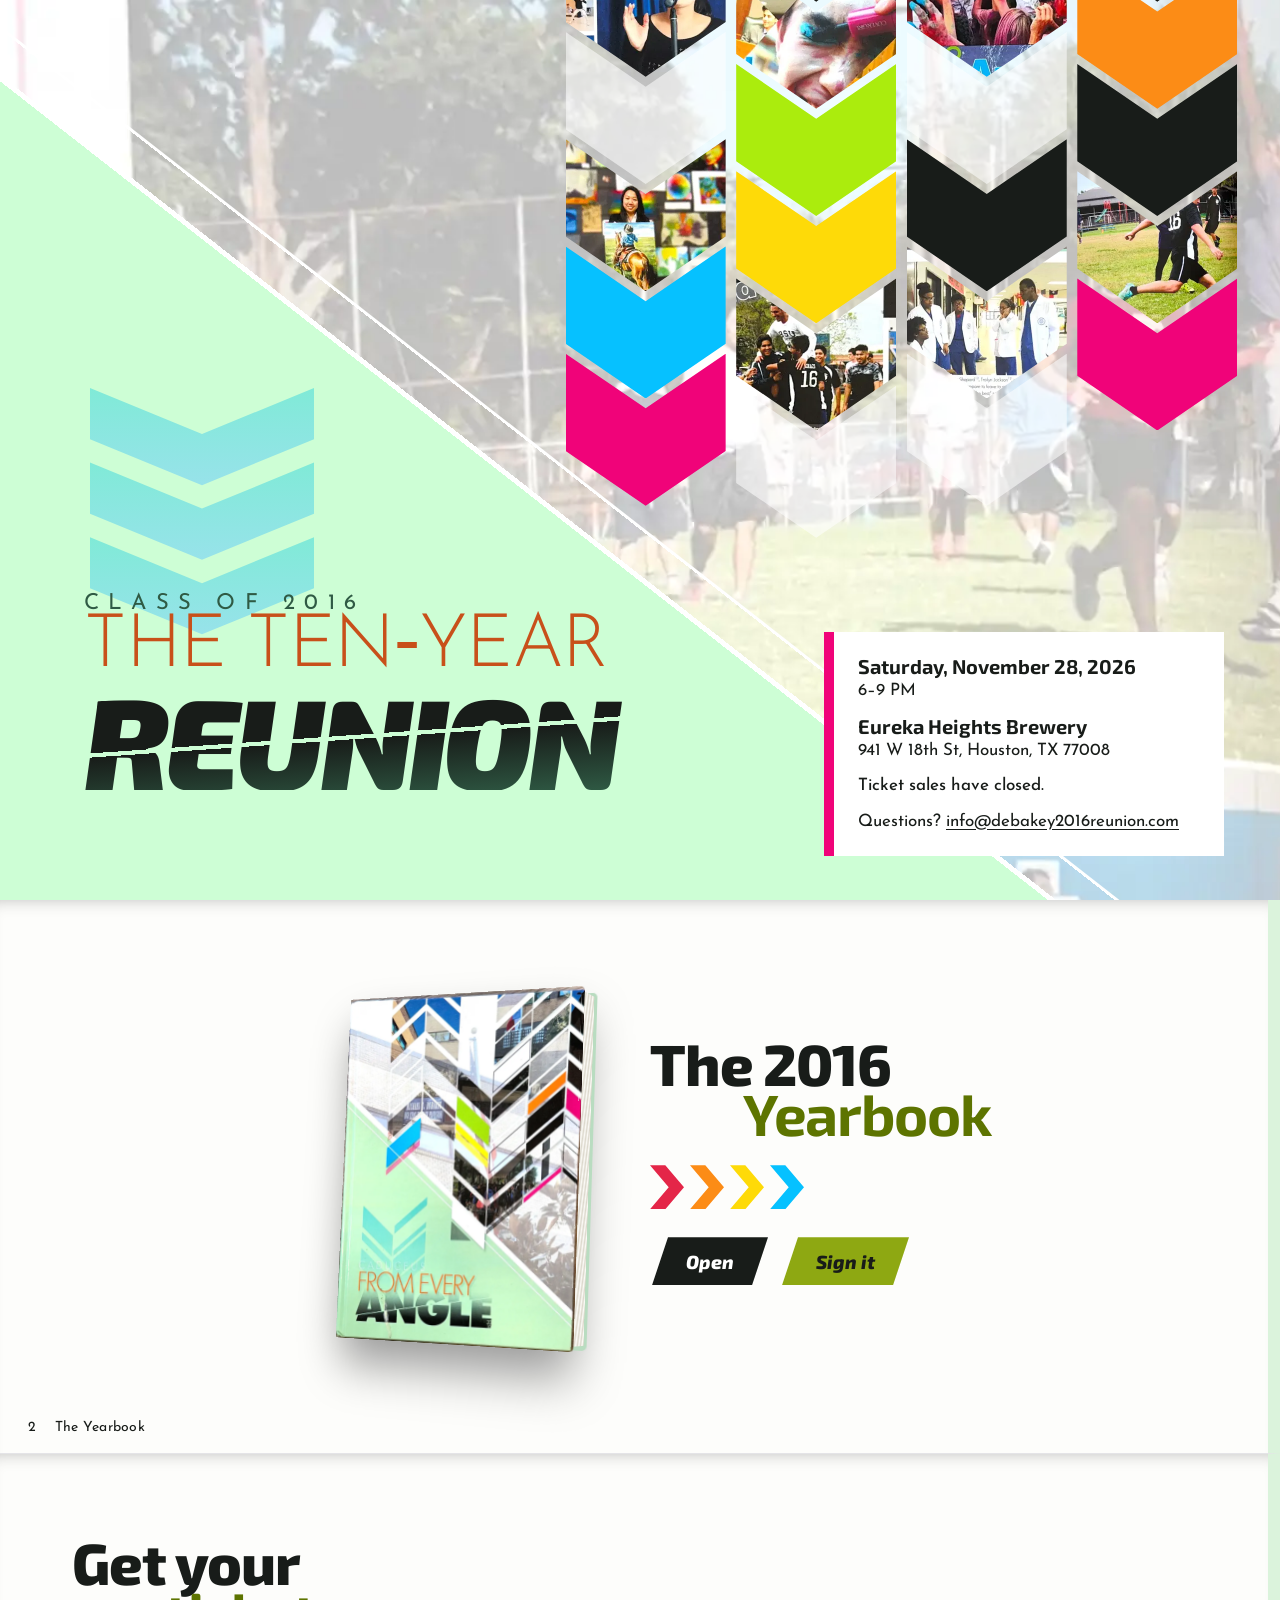
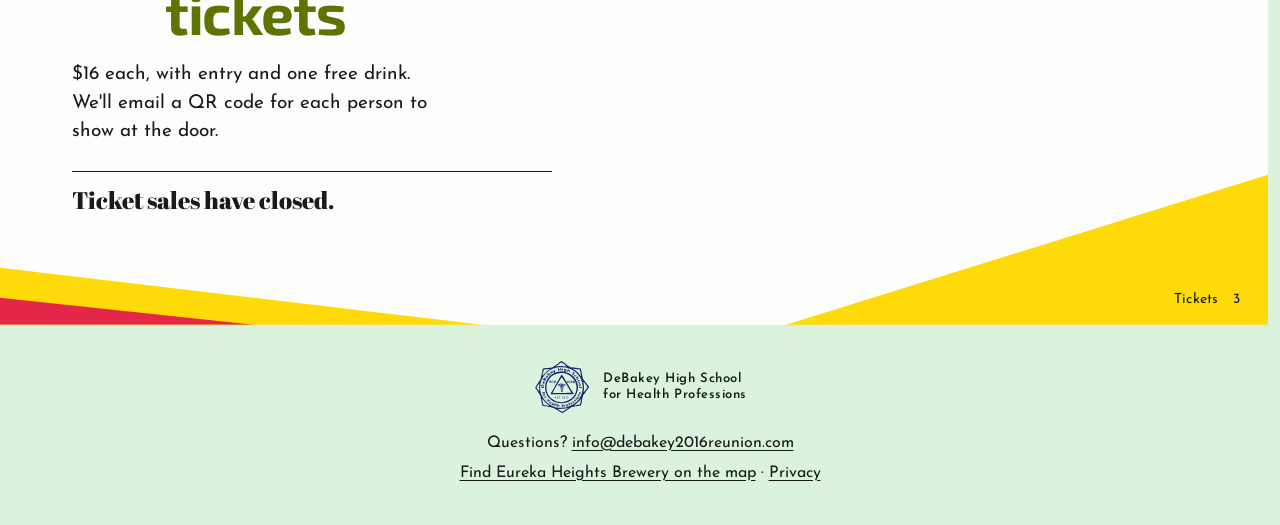
==== commit 414f0aa6: "copy: ticket price $16 ($32 with guest) to absorb Stripe fees Co-Authored-By: Claude Opus 5.5 <norep" ====
--- a/site/index.html
+++ b/site/index.html
@@ -5,11 +5,11 @@
   <meta name="viewport" content="width=device-width, initial-scale=1">
   <meta name="robots" content="noindex">
   <title>DeBakey Class of 2016 Ten-Year Reunion</title>
-  <meta name="description" content="Saturday, November 28, 2026 at Eureka Heights Brewery in Houston. Tickets are $15.">
+  <meta name="description" content="Saturday, November 28, 2026 at Eureka Heights Brewery in Houston. Tickets are $16.">
   <meta property="og:type" content="website">
   <meta property="og:url" content="https://debakey2016reunion.com/">
   <meta property="og:title" content="DeBakey Class of 2016 Ten-Year Reunion">
-  <meta property="og:description" content="Saturday, November 28, 2026 at Eureka Heights Brewery in Houston. Tickets are $15.">
+  <meta property="og:description" content="Saturday, November 28, 2026 at Eureka Heights Brewery in Houston. Tickets are $16.">
   <meta property="og:image" content="https://debakey2016reunion.com/assets/og.jpg?v=5">
   <meta property="og:image:width" content="1200">
   <meta property="og:image:height" content="630">
@@ -18,7 +18,7 @@
   <link rel="preconnect" href="https://fonts.googleapis.com">
   <link rel="preconnect" href="https://fonts.gstatic.com" crossorigin>
   <link rel="stylesheet" href="https://fonts.googleapis.com/css2?family=Abril+Fatface&family=Exo+2:ital,wght@0,700;0,800;1,800;1,900&family=Josefin+Sans:wght@300;400;600&display=swap">
-  <link rel="stylesheet" href="styles.css?v=7">
+  <link rel="stylesheet" href="styles.css?v=9">
 </head>
 <body class="home y16">
   <header id="cover" class="cover">
@@ -35,7 +35,7 @@
     <div class="facts">
       <p><b>Saturday, November 28, 2026</b> 6&ndash;9 PM</p>
       <p><b>Eureka Heights Brewery</b> 941 W 18th St, Houston, TX 77008</p>
-      <a id="cover-cta" class="button" href="#tickets">Get Tickets &middot; $15</a>
+      <a id="cover-cta" class="button" href="#tickets">Get Tickets &middot; $16</a>
       <p id="cover-closed" class="closed-note" hidden>Ticket sales have closed.</p>
       <p class="cover-contact">Questions? <a href="mailto:info@debakey2016reunion.com">info@debakey2016reunion.com</a></p>
     </div>
@@ -68,13 +68,13 @@
 
     <section id="tickets" class="section paper tickets" aria-labelledby="tickets-title">
       <h2 id="tickets-title" class="twist">Get your <b>tickets</b></h2>
-      <p class="copy">$15 each, with entry and one free drink. We'll email a QR code for each person to show at the door.</p>
+      <p class="copy">$16 each, with entry and one free drink. We'll email a QR code for each person to show at the door.</p>
 
       <form id="ticket-form" class="ticket-form" novalidate>
         <fieldset>
           <legend>Who's coming with you?</legend>
-          <label class="chip"><input type="radio" name="party" value="solo" checked><span>Just me<i>,</i> <b>$15</b></span></label>
-          <label class="chip"><input type="radio" name="party" value="guest"><span>Me + guest<i>,</i> <b>$30</b></span></label>
+          <label class="chip"><input type="radio" name="party" value="solo" checked><span>Just me<i>,</i> <b>$16</b></span></label>
+          <label class="chip"><input type="radio" name="party" value="guest"><span>Me + guest<i>,</i> <b>$32</b></span></label>
         </fieldset>
 
         <label class="field" for="name">Your name
--- a/site/styles.css
+++ b/site/styles.css
@@ -1,10 +1,7 @@
 /* Tokens follow shadcn/ui's neutral theme, with the school navy as primary. */
 :root {
   --navy: #12266b;
-  --navy-deep: #0b1846;
   --royal: #2f49c9;
-  --pale: #c9d4ff;
-  --sky: #a2bffe;
   --background: #fff;
   --surface: #fafafa;
   --foreground: #09090b;
@@ -14,7 +11,6 @@
   --ring: rgb(18 38 107 / 22%);
   --white: #fff;
   --danger: #dc2626;
-  --radius: 10px;
   --sans: "Geist", ui-sans-serif, system-ui, -apple-system, "Segoe UI", sans-serif;
   --shadow-sm: 0 1px 2px rgb(0 0 0 / 5%);
   --shadow: 0 1px 3px rgb(0 0 0 / 8%), 0 8px 24px -6px rgb(0 0 0 / 8%);
@@ -43,27 +39,9 @@
 
 :focus-visible { outline: 2px solid var(--navy); outline-offset: 2px; }
 
-/* Buttons */
-.button {
-  display: inline-flex;
-  align-items: center;
-  justify-content: center;
-  border: 1px solid transparent;
-  border-radius: 8px;
-  background: var(--navy);
-  box-shadow: var(--shadow-sm);
-  color: var(--white);
-  cursor: pointer;
-  font: 500 .95rem/1 var(--sans);
-  height: 44px;
-  padding: 0 22px;
-  text-decoration: none;
-  transition: background-color .15s, box-shadow .15s;
-}
-.button:hover { background: #1b3389; }
-.button:disabled { cursor: wait; opacity: .6; }
-.button-light { background: var(--white); color: var(--navy); }
-.button-light:hover { background: #eef1fb; }
+/* Buttons: .y16 .button (below) supplies the look; every button on the site is under .y16 */
+.button { align-items: center; cursor: pointer; display: inline-flex; justify-content: center; text-decoration: none; }
+.button:disabled { cursor: wait; }
 
 /* Sections */
 .section { padding: clamp(56px, 9vw, 96px) 16px; }
@@ -107,24 +85,8 @@
   margin-top: 28px;
   padding: clamp(20px, 5vw, 28px);
 }
-fieldset { border: 0; display: grid; gap: 8px; margin: 0; padding: 0; }
-legend { font-size: .9rem; font-weight: 500; margin-bottom: 8px; padding: 0; }
-.choice {
-  align-items: center;
-  border: 1px solid var(--border);
-  border-radius: 8px;
-  cursor: pointer;
-  display: flex;
-  font-size: .95rem;
-  gap: 10px;
-  padding: 12px 14px;
-  transition: border-color .15s, box-shadow .15s;
-}
-.choice:hover { border-color: var(--input); }
-.choice:has(input:checked) { border-color: var(--navy); box-shadow: 0 0 0 3px var(--ring); }
-.choice input, .check input { accent-color: var(--navy); margin: 0; }
+.check input { accent-color: var(--navy); margin: 0; }
 .field { display: grid; font-size: .9rem; font-weight: 500; gap: 8px; }
-.field small { color: var(--muted); font-size: .85rem; font-weight: 400; }
 .field input {
   background: var(--background);
   border: 1px solid var(--input);
@@ -157,42 +119,7 @@
 }
 
 /* Questions */
-.questions {
-  border-top: 1px solid var(--border);
-  color: var(--muted);
-  font-size: .92rem;
-  padding: 48px 16px 56px;
-  text-align: center;
-}
-.questions h2 { color: var(--foreground); font-size: 1.15rem; margin-bottom: 12px; }
-.questions p { margin: 4px 0; }
-.questions a { color: var(--foreground); }
-
-/* Thank-you and ticket pages */
-.page-center {
-  align-items: center;
-  background: var(--surface);
-  display: flex;
-  justify-content: center;
-  min-height: 100svh;
-  padding: 16px;
-}
-.panel {
-  background: var(--background);
-  border: 1px solid var(--border);
-  border-radius: 14px;
-  box-shadow: var(--shadow);
-  max-width: 440px;
-  padding: clamp(24px, 6vw, 36px);
-  text-align: center;
-  width: 100%;
-}
-.panel h1 { font-size: clamp(1.5rem, 6vw, 1.85rem); overflow-wrap: anywhere; }
-.panel p { margin: 12px 0; }
-.panel .button { margin-top: 8px; }
-.seal-small { display: block; height: auto; margin: 0 auto 18px; width: 88px; }
-.event-line { background: var(--surface); border: 1px solid var(--border); border-radius: 8px; font-size: .92rem; font-weight: 500; padding: 12px; }
-.qr { border: 1px solid var(--border); border-radius: 10px; display: block; height: auto; margin: 16px auto; max-width: 100%; }
+.questions { border-top: 1px solid var(--border); }
 
 /* Privacy */
 .prose h1 { font-size: clamp(1.8rem, 6vw, 2.2rem); margin-bottom: 18px; }
@@ -213,7 +140,7 @@
 .matches { display: grid; gap: 8px; list-style: none; margin: 0; padding: 0; }
 .matches li { align-items: center; background: #fff; color: var(--ink); display: flex; gap: 10px; justify-content: space-between; overflow-wrap: anywhere; padding: 12px 14px; }
 .matches span { font: 400 21px/1.1 var(--did); }
-.matches small { font-size: 15px; text-align: right; }
+.matches small { font-size: 16px; text-align: right; }
 .result { align-items: center; display: flex; flex-direction: column; gap: 14px; inset: 0; justify-content: center; overflow-wrap: anywhere; padding: 24px; position: fixed; text-align: center; z-index: 10; }
 .result[data-state="good"] { background: var(--lime); color: var(--ink); --focus: var(--ink); }
 .result[data-state="bad"] { background: var(--refuse); color: #fff; --focus: #fff; }
@@ -224,7 +151,7 @@
 
 @media (prefers-reduced-motion: reduce) {
   html { scroll-behavior: auto; }
-  .button, .choice, .field input { transition: none; }
+  .field input { transition: none; }
 }
 
 /* Yearbook viewer and signer (Direction A): title-page charcoal, one slanted ink bar, mint contents.
@@ -239,7 +166,7 @@
 }
 .yearbook-page .icon-button { padding: 0; }
 .yearbook-page .icon-button:hover, .yearbook-page .pill-button:hover { background: rgb(255 255 255 / 12%); }
-.yearbook-page svg { fill: none; flex: none; height: 20px; stroke: currentColor; stroke-linecap: round; stroke-linejoin: round; stroke-width: 2; width: 20px; }
+.yearbook-page :where(.icon-button, .pill-button, .button) svg { fill: none; flex: none; height: 20px; stroke: currentColor; stroke-linecap: round; stroke-linejoin: round; stroke-width: 2; width: 20px; }
 
 /* stage: back control top left, rainbow chevrons top right (behind the book, sized to stay clear of it) */
 .yb-back { left: 14px; position: fixed; top: 14px; z-index: 5; }
@@ -290,7 +217,7 @@
 }
 .yb-chapters button[aria-current] { box-shadow: inset 6px 0 0 var(--pink); padding-left: 14px; }
 .yb-chapters img { display: none; }
-.yb-chapters small { font-size: 1em; font-variant-numeric: tabular-nums; letter-spacing: .14em; white-space: nowrap; }
+.yb-chapters small { font-size: 1em; font-variant-numeric: tabular-nums; letter-spacing: .04em; white-space: nowrap; }
 .yb-signoff { font: 800 22px/1 var(--exo); margin: 16px 0 0; }
 @media (max-width: 560px) {
   .yearbook-page .yb-wide-only, .yb-chapter { display: none; } /* "Senior superlatives" would push the bar past 360 px */
@@ -305,22 +232,29 @@
 .yb-book .page-paper { background: #fffdf6; cursor: zoom-in; }
 .sheet-mini { height: 1400px; left: 0; pointer-events: none; position: absolute; top: 0; transform-origin: 0 0; width: 2100px; }
 .sheet-title { height: 84px; left: 525px; pointer-events: none; position: absolute; top: 60px; transform: translateX(-50%); } /* centred on the left half (1050 units) */
-.signature { color: var(--navy); font-family: "Caveat", cursive; line-height: 1.15; max-width: 600px; overflow-wrap: anywhere; position: absolute; white-space: pre-wrap; }
+.signature { color: var(--navy); font-family: "Caveat", cursive; line-height: 1.15; max-width: 420px; overflow-wrap: anywhere; padding: 8px 12px; position: absolute; white-space: pre-wrap; }
 .signer { background: inherit; display: flex; flex-direction: column; inset: 0; position: fixed; z-index: 20; }
 .signer-bar { align-items: center; display: flex; gap: 8px; justify-content: space-between; padding: 12px 14px; }
 .yearbook-page .signer .button { gap: 6px; }
 .yearbook-page .signer .button svg { height: 18px; margin-left: -6px; width: 18px; }
-.signer-hint { color: rgb(255 255 255 / 80%); font-size: 15px; margin: 0; text-align: center; }
+.signer-hint { color: rgb(255 255 255 / 80%); font-size: 16px; margin: 0; text-align: center; }
 .signer-tools { bottom: max(16px, env(safe-area-inset-bottom)); display: flex; gap: 12px; left: 50%; position: absolute; transform: translateX(-50%); }
 /* Cancel/Post float over the cream sheet or the charcoal: ink ring with a white halo reads on both. */
 .yearbook-page .signer-tools :focus-visible { --focus: var(--ink); box-shadow: 0 0 0 6px #fff; }
 .signer-viewport { cursor: crosshair; flex: 1; min-height: 0; overflow: hidden; position: relative; touch-action: none; }
 .sheet { background: #fffdf6 linear-gradient(90deg, transparent 1046px, rgb(0 0 0 / 6%) 1050px, transparent 1054px); box-shadow: 0 30px 80px rgb(0 0 0 / 60%); height: 1400px; left: 0; position: absolute; top: 0; width: 2100px; }
-.write-box { background: rgb(255 255 255 / 70%); border: 2px dashed var(--royal); border-radius: 6px; color: var(--navy); font-family: "Caveat", cursive; line-height: 1.15; overflow: hidden; padding: 0; position: absolute; resize: none; width: 600px; }
-.yearbook-page .write-box:focus { outline: none; } /* beats .y16 :focus-visible; the dashed border marks it */
+.write-box { background: rgb(255 255 255 / 70%); border: 2px dashed var(--royal); border-radius: 6px; color: var(--navy); font-family: "Caveat", cursive; line-height: 1.15; min-height: 315px; overflow: hidden; padding: 6px 10px; /* + 2px border = .signature padding */ position: absolute; resize: none; width: 420px; }
+.yearbook-page .write-box:focus { outline: none; }
+.yearbook-page .write-box:focus-visible { outline: 3px solid var(--ink); outline-offset: 3px; } /* after the rule above, same specificity */
 .signer-status { bottom: 76px; color: #fff; font: 600 15px/1 var(--jos); isolation: isolate; left: 50%; margin: 0; padding: 14px 30px 11px; position: absolute; transform: translateX(-50%); white-space: nowrap; }
 .signer-status::before { background: var(--ink); clip-path: polygon(12px 0, 100% 0, calc(100% - 12px) 100%, 0 100%); content: ""; inset: 0; position: absolute; z-index: -1; }
 @media (max-width: 560px) { .signer-hint { display: none; } }
+/* forced colors drop the ink/mint fills, so give the bar, the contents panel, the status and the bare buttons an edge */
+@media (forced-colors: active) {
+  .yb-controls, .yb-contents, .signer-status { outline: 2px solid CanvasText; }
+  .yearbook-page .icon-button, .yearbook-page .pill-button { border: 1px solid ButtonText; }
+  .yearbook-page .yb-label svg { color: ButtonText; }
+}
 @media (prefers-reduced-motion: reduce) { * { transition: none !important; } }
 
 /* ===== Home page: scoped to body.home (with .y16 for tokens and fonts) ===== */
@@ -488,10 +422,10 @@
 .home .chip b { font: 400 22px/1 var(--did); }
 .home .chip input:checked + span { background: var(--ink); box-shadow: 6px 6px 0 var(--cyan); color: #fff; }
 .home .chip input:focus-visible + span { outline: 3px solid var(--focus); outline-offset: 3px; }
-.home .field small { font: inherit; letter-spacing: 0; text-transform: none; }
+.home .field small { color: inherit; font: inherit; letter-spacing: 0; text-transform: none; } /* base grey was 3.7:1 on peach */
 .home .ticket-form .button { width: 100%; }
-.home .fine { color: var(--ink-2); font-size: 14px; text-align: center; }
-.home .form-status { color: var(--refuse); font-size: 15px; font-weight: 600; margin: 0; }
+.home .fine { color: var(--ink-2); font-size: 16px; text-align: center; }
+.home .form-status { color: var(--refuse); font-size: 16px; font-weight: 600; margin: 0; }
 .home .form-status:empty { display: none; }
 .home .sales-closed { background: none; border: 0; border-radius: 0; border-top: 1.5px solid var(--ink); box-shadow: none; font: 400 24px/1.2 var(--did); grid-column: 1; margin-top: 8px; max-width: 30ch; padding: 14px 0 0; text-align: left; }
 .home .tickets .folio { z-index: 0; }
@@ -520,7 +454,7 @@
   .home .tickets .copy { font-size: 17px; }
   .home .ticket-form { margin: 0 -6px; padding: 22px 18px 20px; }
   .home .ticket-form fieldset { grid-template-columns: 1fr; }
-  .home .questions { font-size: 15px; padding: 26px 16px 30px; }
+  .home .questions { padding: 26px 16px 30px; }
 }
 
 /* ================= .y16: yearbook reskin shared system =================
@@ -571,7 +505,6 @@
   position: absolute;
   z-index: -1;
 }
-.y16 .button:hover, .y16 .button-light:hover { background: transparent; }
 .y16 .button:hover::before { filter: brightness(1.25); }
 .y16 .button-alt { --fill: var(--green); color: var(--ink); }
 .y16 .button-alt:hover::before { filter: brightness(1.1); }
@@ -657,8 +590,8 @@
 @media (prefers-reduced-motion: reduce) { .thanks .ptrack { animation: none; } }
 .thanks .lead { bottom: 44px; display: grid; gap: 11px; justify-items: start; left: 20px; position: absolute; right: 20px; z-index: 2; }
 .thanks .big { font: 400 21px/1.25 var(--did); }
-.thanks .event { font-size: 15px; }
-.thanks .contact { font-size: 15px; }
+.thanks .event { font-size: 16px; }
+.thanks .contact { font-size: 16px; }
 .thanks .contact a { color: inherit; text-underline-offset: 3px; }
 @media (min-width: 601px) {
   .thanks { --u: min(1px, 100vw / 1140); }
@@ -684,12 +617,11 @@
 .ticket .copy { font: 600 19px var(--jos); margin: 0; }
 .ticket .copy:empty { display: none; }
 .ticket .event { font-size: 17px; margin: 0; }
-.ticket .contact { font-size: 15px; margin: 0; }
+.ticket .contact { font-size: 16px; margin: 0; }
 .ticket .contact a { color: inherit; text-underline-offset: 3px; }
 @media (max-width: 600px) {
   .ticket .portrait h1 { font-size: 32px; }
   .ticket .portrait:has(#qr:not([hidden])) h1 { font-size: 26px; }
   .ticket .portrait:has(#qr:not([hidden])) { padding: 16px 16px 0; }
   .ticket .portrait:has(#qr:not([hidden])) h1 { margin: 16px -16px 0; }
-  .ticket .event { font-size: 15px; }
-}
+}
